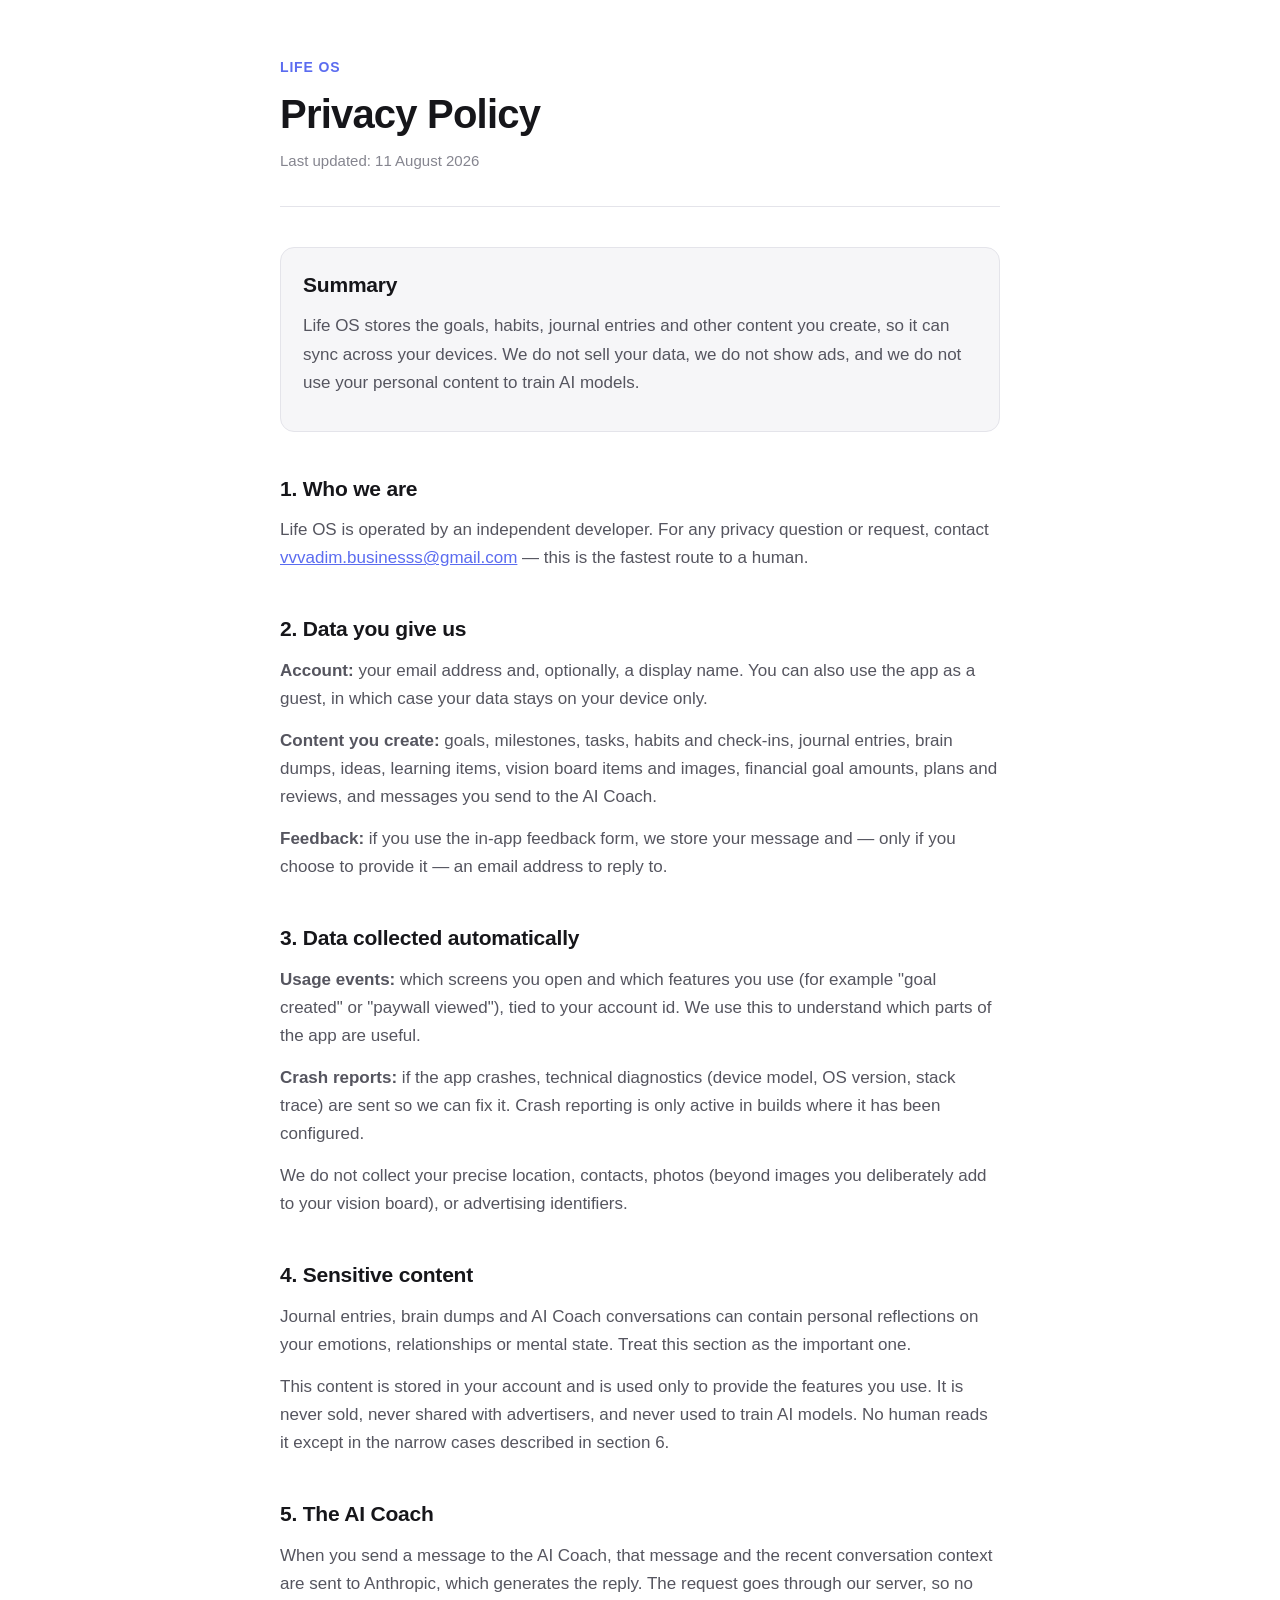
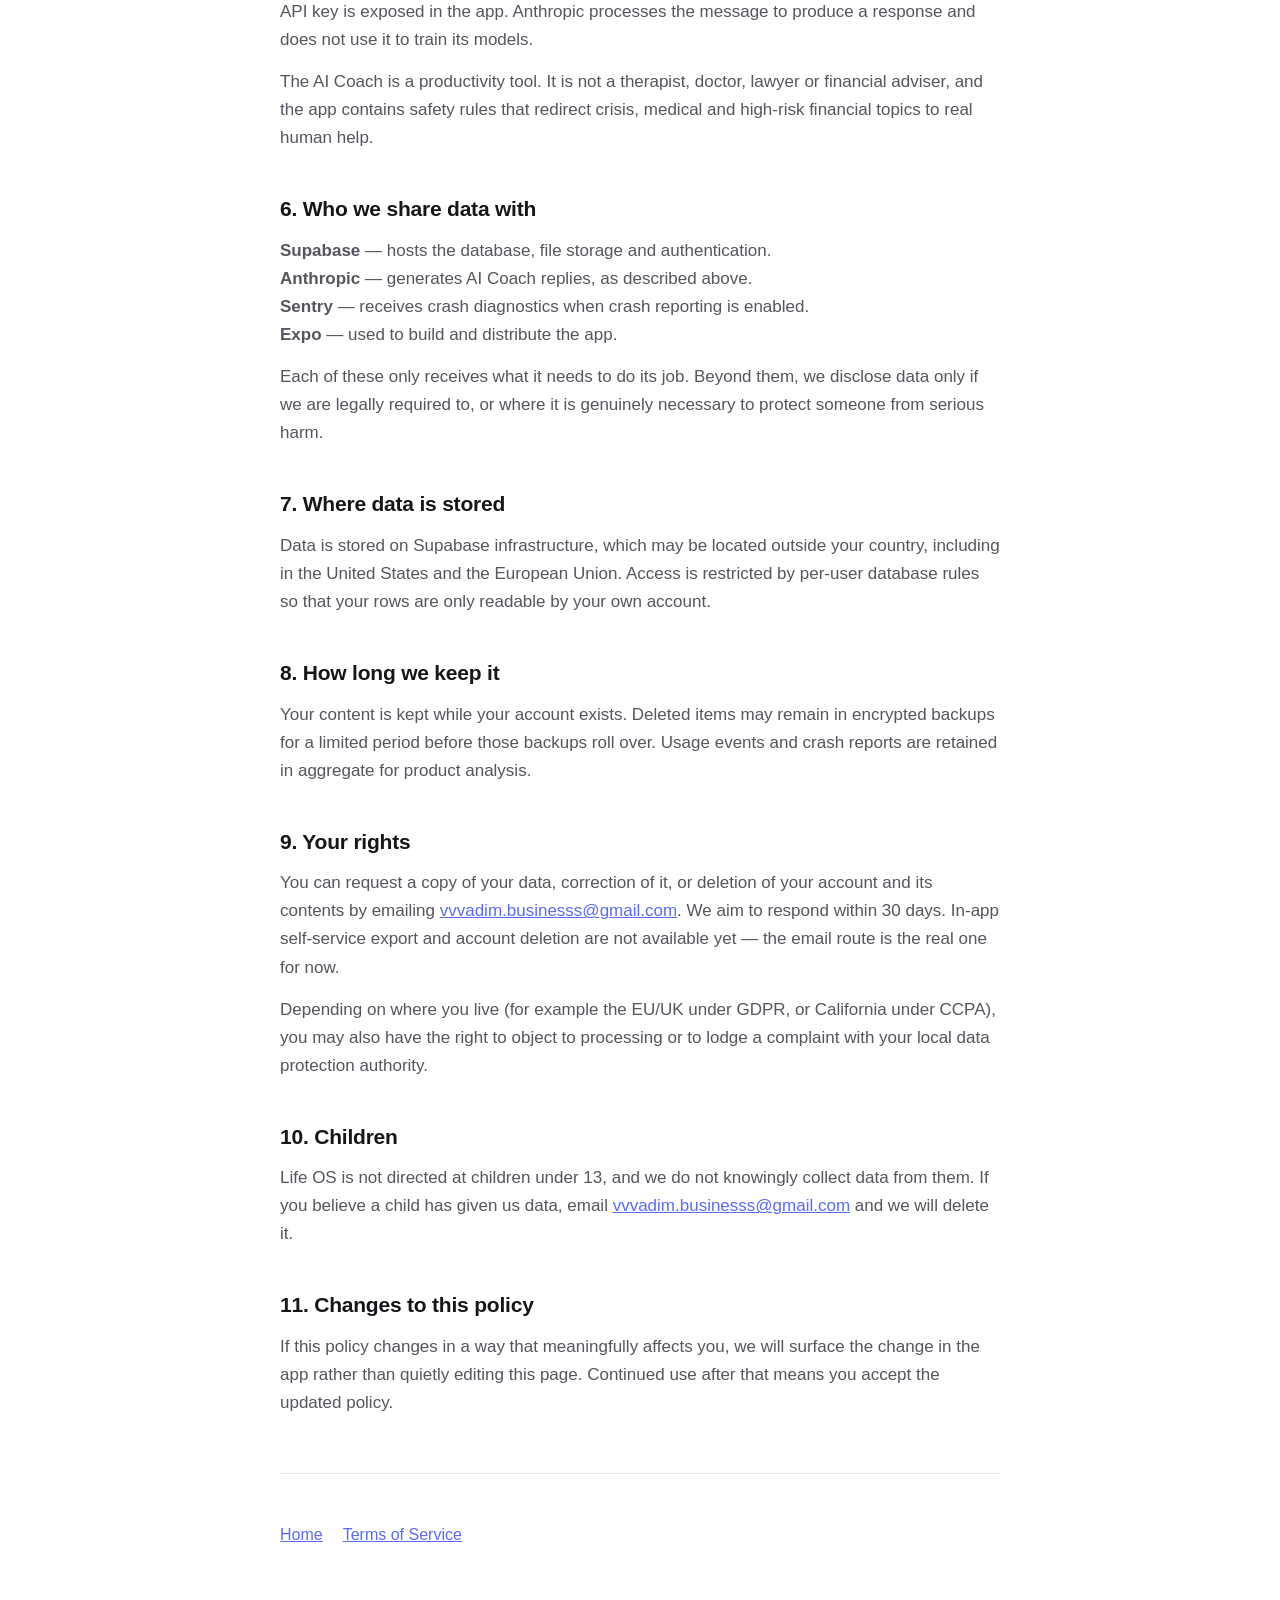
==== privacy.html @ 2032ca17 "Life OS legal pages: privacy policy and terms of service" ====
<!doctype html>
<html lang="en">
<head>
<meta charset="utf-8">
<meta name="viewport" content="width=device-width, initial-scale=1">
<title>Privacy Policy — Life OS</title>
<link rel="stylesheet" href="style.css">
</head>
<body>
<div class="wrap">

<header>
  <p class="eyebrow">Life OS</p>
  <h1>Privacy Policy</h1>
  <p class="updated">Last updated: 11 August 2026</p>
</header>

<div class="summary">
  <h2>Summary</h2>
  <p>Life OS stores the goals, habits, journal entries and other content you create, so it can sync
  across your devices. We do not sell your data, we do not show ads, and we do not use your personal
  content to train AI models.</p>
</div>

<h2>1. Who we are</h2>
<p>Life OS is operated by an independent developer. For any privacy question or request, contact
<a href="mailto:vvvadim.businesss@gmail.com">vvvadim.businesss@gmail.com</a> — this is the fastest
route to a human.</p>

<h2>2. Data you give us</h2>
<p><strong>Account:</strong> your email address and, optionally, a display name. You can also use the
app as a guest, in which case your data stays on your device only.</p>
<p><strong>Content you create:</strong> goals, milestones, tasks, habits and check-ins, journal
entries, brain dumps, ideas, learning items, vision board items and images, financial goal amounts,
plans and reviews, and messages you send to the AI Coach.</p>
<p><strong>Feedback:</strong> if you use the in-app feedback form, we store your message and — only
if you choose to provide it — an email address to reply to.</p>

<h2>3. Data collected automatically</h2>
<p><strong>Usage events:</strong> which screens you open and which features you use (for example
"goal created" or "paywall viewed"), tied to your account id. We use this to understand which parts
of the app are useful.</p>
<p><strong>Crash reports:</strong> if the app crashes, technical diagnostics (device model, OS
version, stack trace) are sent so we can fix it. Crash reporting is only active in builds where it
has been configured.</p>
<p>We do not collect your precise location, contacts, photos (beyond images you deliberately add to
your vision board), or advertising identifiers.</p>

<h2>4. Sensitive content</h2>
<p>Journal entries, brain dumps and AI Coach conversations can contain personal reflections on your
emotions, relationships or mental state. Treat this section as the important one.</p>
<p>This content is stored in your account and is used only to provide the features you use. It is
never sold, never shared with advertisers, and never used to train AI models. No human reads it
except in the narrow cases described in section 6.</p>

<h2>5. The AI Coach</h2>
<p>When you send a message to the AI Coach, that message and the recent conversation context are
sent to Anthropic, which generates the reply. The request goes through our server, so no API key is
exposed in the app. Anthropic processes the message to produce a response and does not use it to
train its models.</p>
<p>The AI Coach is a productivity tool. It is not a therapist, doctor, lawyer or financial adviser,
and the app contains safety rules that redirect crisis, medical and high-risk financial topics to
real human help.</p>

<h2>6. Who we share data with</h2>
<p><strong>Supabase</strong> — hosts the database, file storage and authentication.<br>
<strong>Anthropic</strong> — generates AI Coach replies, as described above.<br>
<strong>Sentry</strong> — receives crash diagnostics when crash reporting is enabled.<br>
<strong>Expo</strong> — used to build and distribute the app.</p>
<p>Each of these only receives what it needs to do its job. Beyond them, we disclose data only if we
are legally required to, or where it is genuinely necessary to protect someone from serious harm.</p>

<h2>7. Where data is stored</h2>
<p>Data is stored on Supabase infrastructure, which may be located outside your country, including
in the United States and the European Union. Access is restricted by per-user database rules so that
your rows are only readable by your own account.</p>

<h2>8. How long we keep it</h2>
<p>Your content is kept while your account exists. Deleted items may remain in encrypted backups for
a limited period before those backups roll over. Usage events and crash reports are retained in
aggregate for product analysis.</p>

<h2>9. Your rights</h2>
<p>You can request a copy of your data, correction of it, or deletion of your account and its
contents by emailing <a href="mailto:vvvadim.businesss@gmail.com">vvvadim.businesss@gmail.com</a>.
We aim to respond within 30 days. In-app self-service export and account deletion are not available
yet — the email route is the real one for now.</p>
<p>Depending on where you live (for example the EU/UK under GDPR, or California under CCPA), you may
also have the right to object to processing or to lodge a complaint with your local data protection
authority.</p>

<h2>10. Children</h2>
<p>Life OS is not directed at children under 13, and we do not knowingly collect data from them. If
you believe a child has given us data, email
<a href="mailto:vvvadim.businesss@gmail.com">vvvadim.businesss@gmail.com</a> and we will delete it.</p>

<h2>11. Changes to this policy</h2>
<p>If this policy changes in a way that meaningfully affects you, we will surface the change in the
app rather than quietly editing this page. Continued use after that means you accept the updated
policy.</p>

<footer>
  <nav><a href="./">Home</a><a href="terms.html">Terms of Service</a></nav>
</footer>

</div>
</body>
</html>
---- style.css ----
:root {
  color-scheme: light dark;
  --bg: #ffffff;
  --surface: #f6f6f8;
  --text: #16161a;
  --text-secondary: #55555f;
  --text-tertiary: #85858f;
  --accent: #5b6cf0;
  --border: #e4e4ea;
}

@media (prefers-color-scheme: dark) {
  :root {
    --bg: #0e0e11;
    --surface: #17171c;
    --text: #f2f2f5;
    --text-secondary: #a8a8b3;
    --text-tertiary: #74747f;
    --accent: #7c8bff;
    --border: #26262e;
  }
}

* {
  box-sizing: border-box;
}

body {
  margin: 0;
  padding: 0 20px 80px;
  background: var(--bg);
  color: var(--text);
  font-family: -apple-system, BlinkMacSystemFont, "Segoe UI", Roboto, Helvetica, Arial, sans-serif;
  line-height: 1.65;
  -webkit-font-smoothing: antialiased;
}

.wrap {
  max-width: 720px;
  margin: 0 auto;
}

header {
  padding: 56px 0 32px;
  border-bottom: 1px solid var(--border);
  margin-bottom: 40px;
}

.eyebrow {
  font-size: 14px;
  font-weight: 600;
  letter-spacing: 0.06em;
  text-transform: uppercase;
  color: var(--accent);
  margin: 0 0 12px;
}

h1 {
  font-size: 40px;
  line-height: 1.15;
  letter-spacing: -0.02em;
  margin: 0 0 12px;
}

.updated {
  color: var(--text-tertiary);
  font-size: 15px;
  margin: 0;
}

h2 {
  font-size: 21px;
  letter-spacing: -0.01em;
  margin: 40px 0 10px;
}

p {
  color: var(--text-secondary);
  margin: 0 0 14px;
  font-size: 17px;
}

.summary {
  background: var(--surface);
  border: 1px solid var(--border);
  border-radius: 14px;
  padding: 20px 22px;
  margin-bottom: 8px;
}

.summary h2 {
  margin-top: 0;
}

a {
  color: var(--accent);
}

nav {
  display: flex;
  gap: 20px;
  padding: 24px 0 0;
  font-size: 16px;
}

footer {
  margin-top: 56px;
  padding-top: 24px;
  border-top: 1px solid var(--border);
  color: var(--text-tertiary);
  font-size: 15px;
}
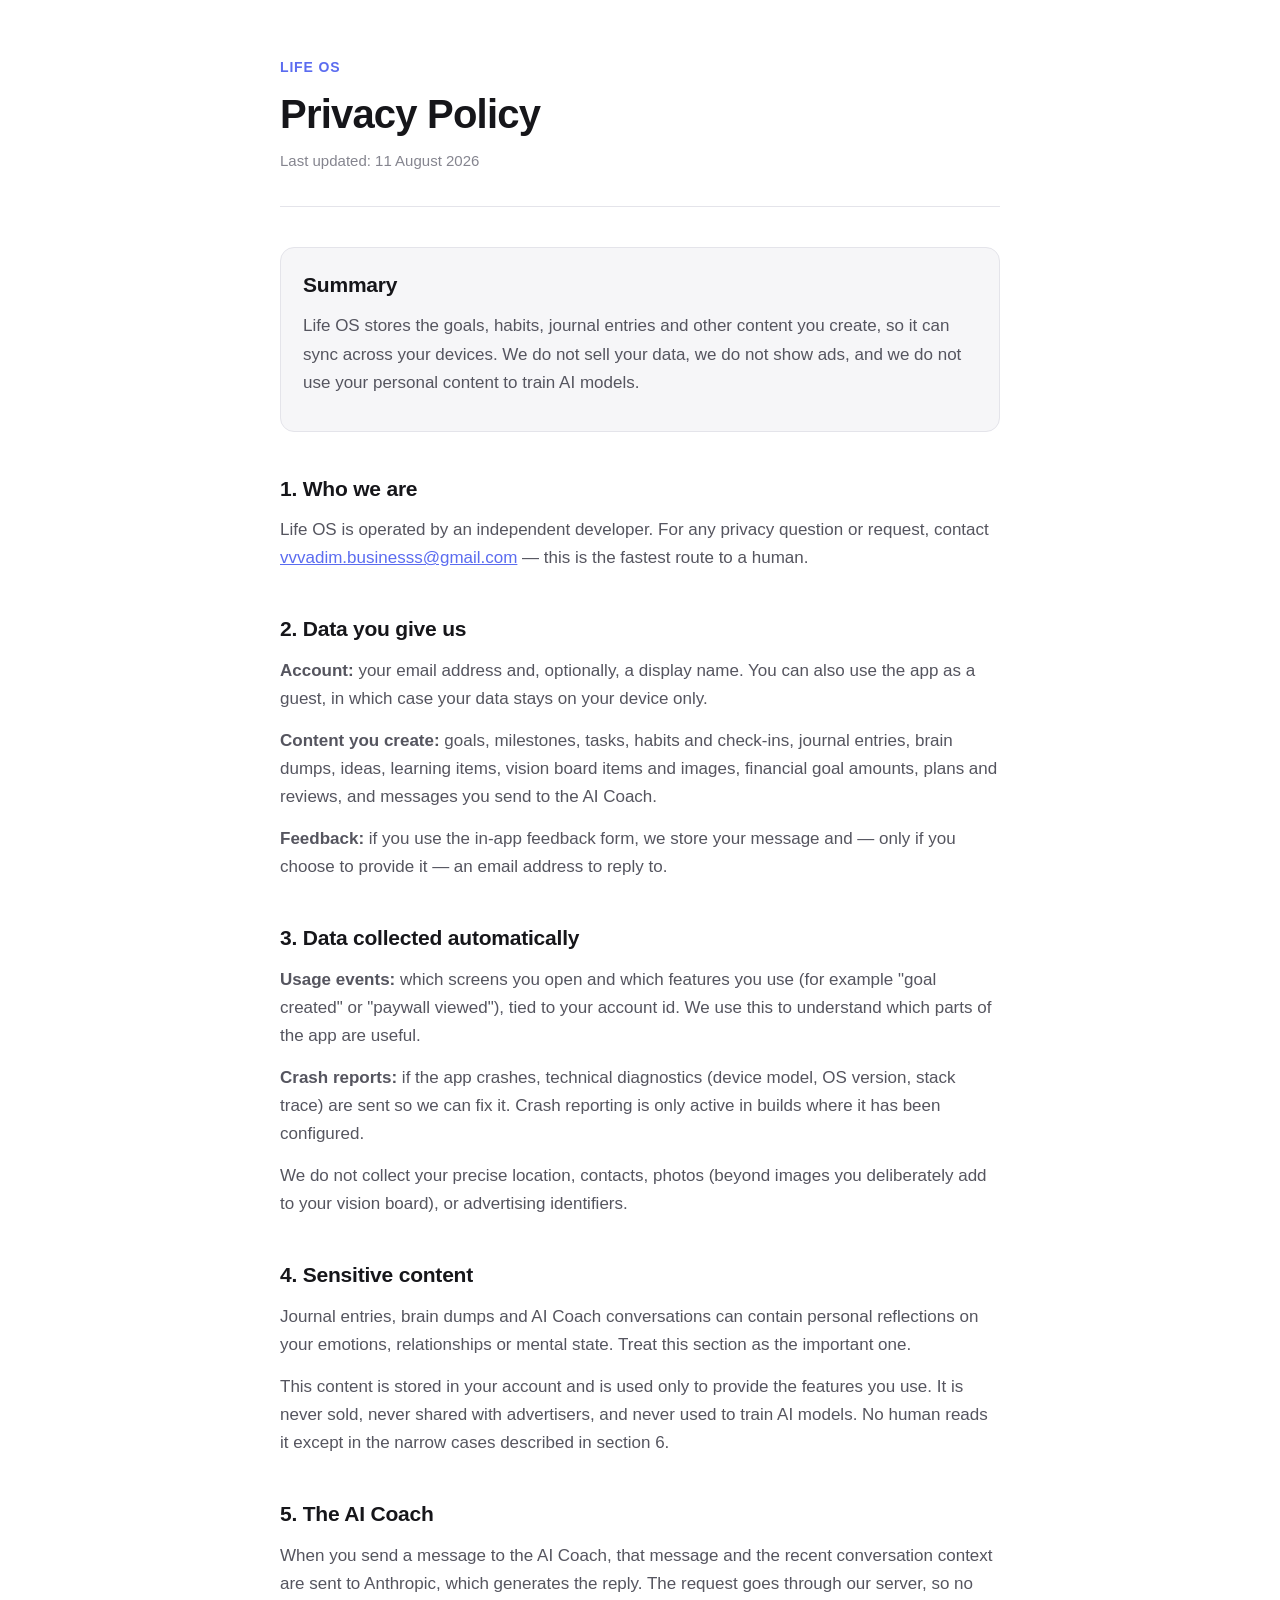
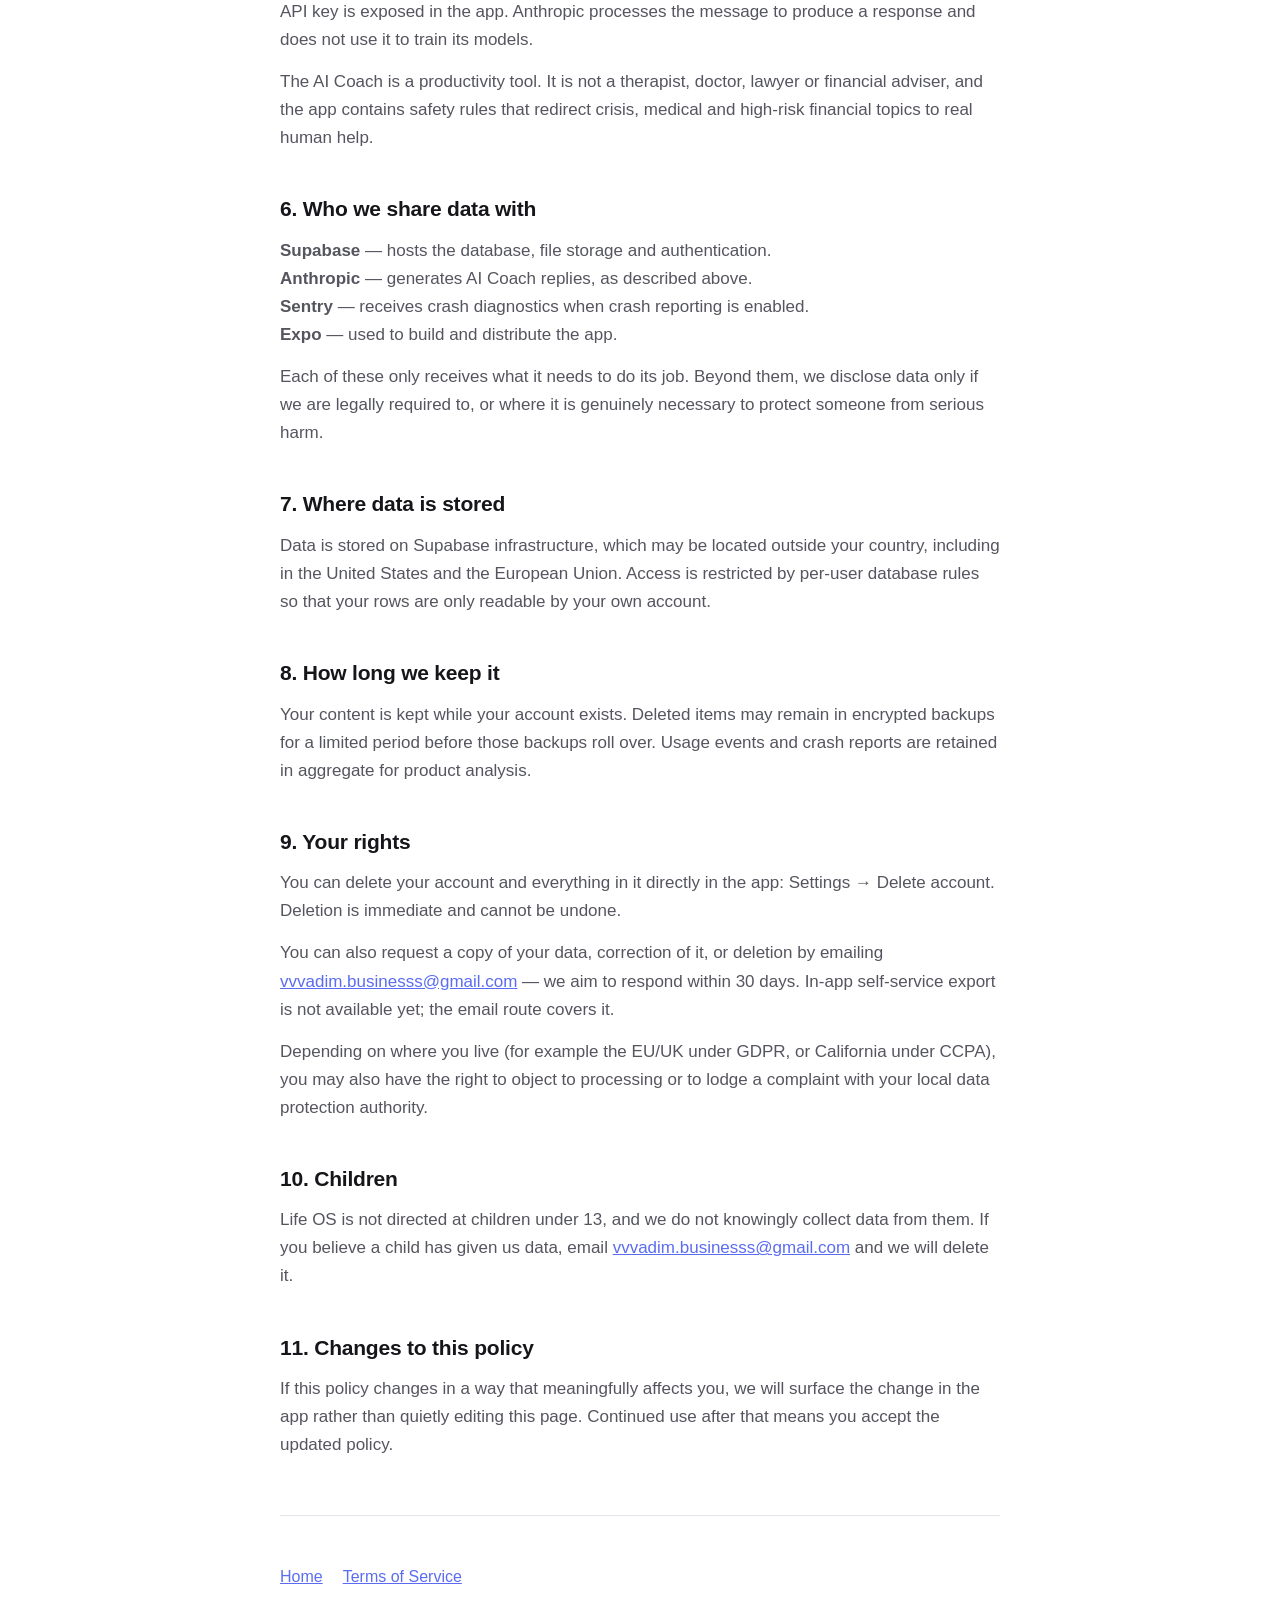
==== commit 352b8f57: "Privacy: account deletion is now available in-app (Settings)" ====
--- a/privacy.html
+++ b/privacy.html
@@ -81,10 +81,11 @@
 aggregate for product analysis.</p>
 
 <h2>9. Your rights</h2>
-<p>You can request a copy of your data, correction of it, or deletion of your account and its
-contents by emailing <a href="mailto:vvvadim.businesss@gmail.com">vvvadim.businesss@gmail.com</a>.
-We aim to respond within 30 days. In-app self-service export and account deletion are not available
-yet — the email route is the real one for now.</p>
+<p>You can delete your account and everything in it directly in the app: Settings → Delete account.
+Deletion is immediate and cannot be undone.</p>
+<p>You can also request a copy of your data, correction of it, or deletion by emailing
+<a href="mailto:vvvadim.businesss@gmail.com">vvvadim.businesss@gmail.com</a> — we aim to respond
+within 30 days. In-app self-service export is not available yet; the email route covers it.</p>
 <p>Depending on where you live (for example the EU/UK under GDPR, or California under CCPA), you may
 also have the right to object to processing or to lodge a complaint with your local data protection
 authority.</p>
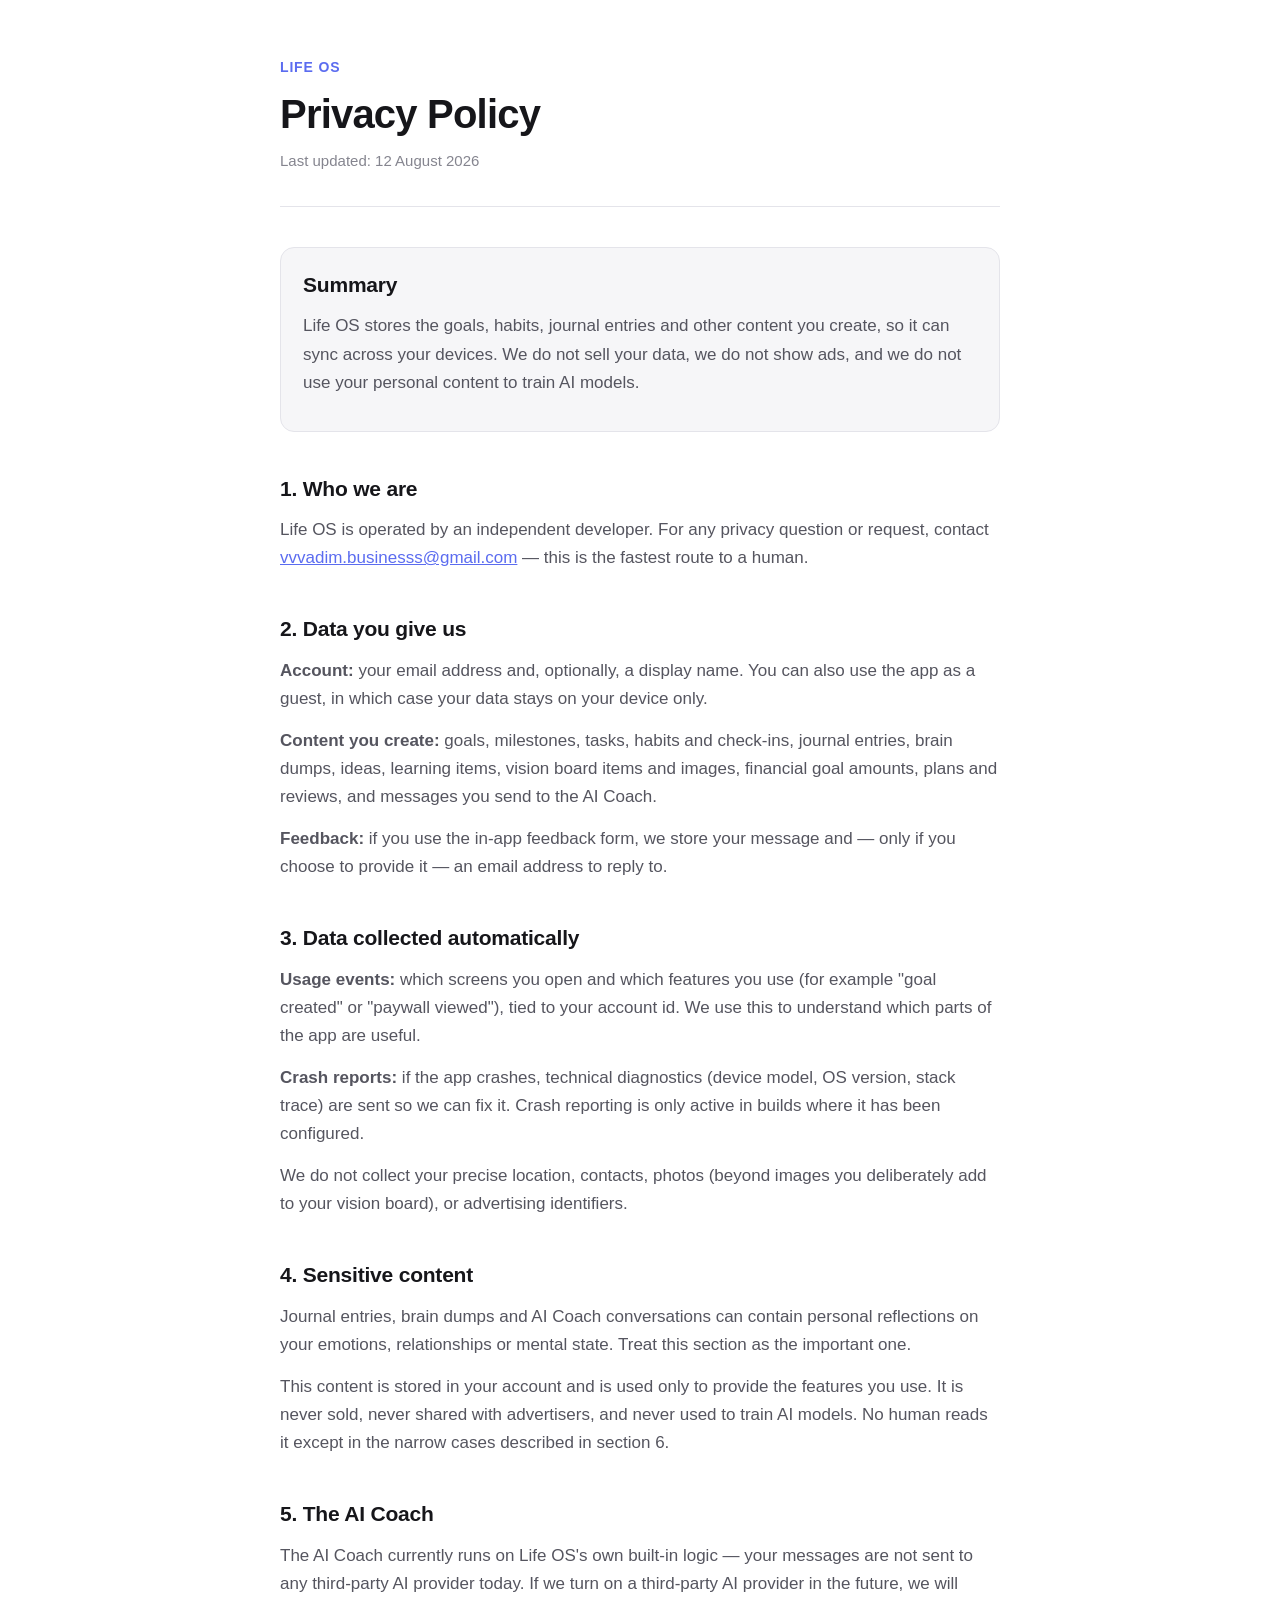
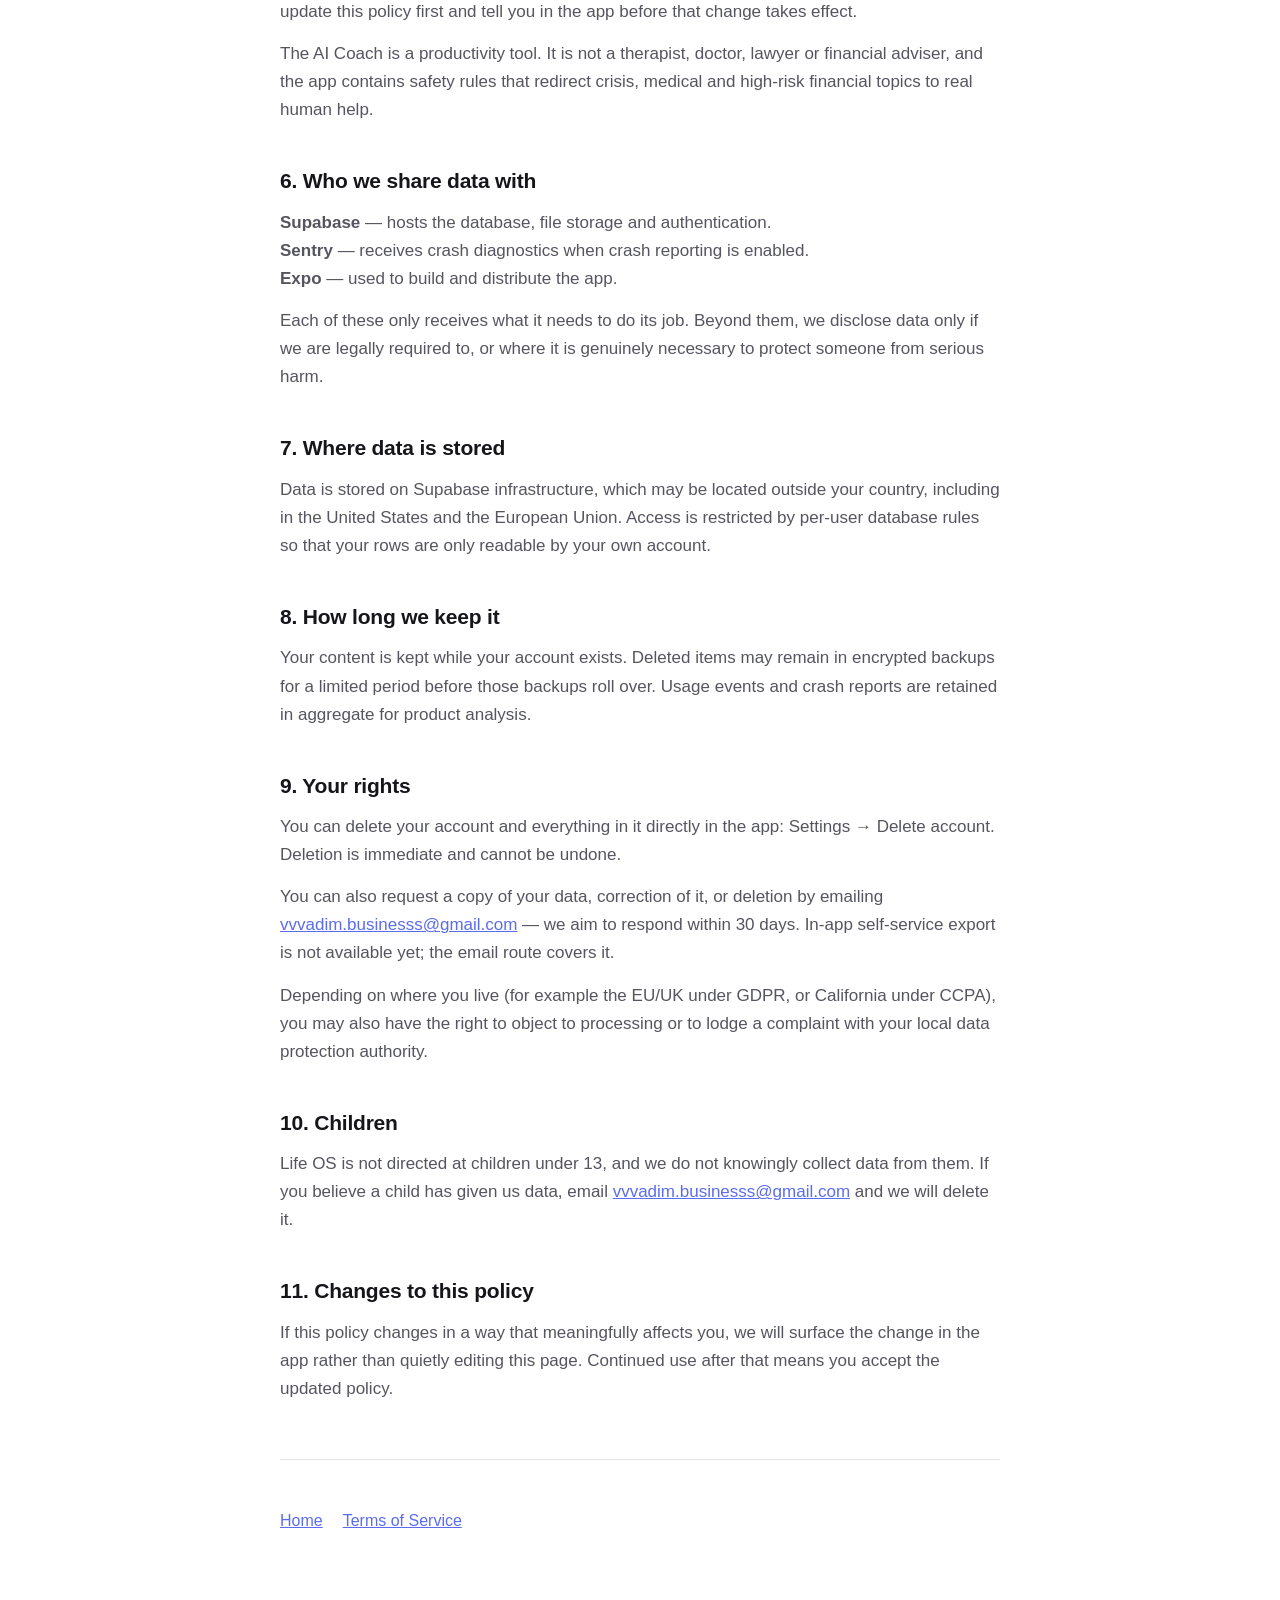
==== commit dab76c0a: "Correct AI Coach section: no third-party AI provider in this release The app ships with the built-in" ====
--- a/privacy.html
+++ b/privacy.html
@@ -12,7 +12,7 @@
 <header>
   <p class="eyebrow">Life OS</p>
   <h1>Privacy Policy</h1>
-  <p class="updated">Last updated: 11 August 2026</p>
+  <p class="updated">Last updated: 12 August 2026</p>
 </header>
 
 <div class="summary">
@@ -54,17 +54,15 @@
 except in the narrow cases described in section 6.</p>
 
 <h2>5. The AI Coach</h2>
-<p>When you send a message to the AI Coach, that message and the recent conversation context are
-sent to Anthropic, which generates the reply. The request goes through our server, so no API key is
-exposed in the app. Anthropic processes the message to produce a response and does not use it to
-train its models.</p>
+<p>The AI Coach currently runs on Life OS's own built-in logic — your messages are not sent to any
+third-party AI provider today. If we turn on a third-party AI provider in the future, we will update
+this policy first and tell you in the app before that change takes effect.</p>
 <p>The AI Coach is a productivity tool. It is not a therapist, doctor, lawyer or financial adviser,
 and the app contains safety rules that redirect crisis, medical and high-risk financial topics to
 real human help.</p>
 
 <h2>6. Who we share data with</h2>
 <p><strong>Supabase</strong> — hosts the database, file storage and authentication.<br>
-<strong>Anthropic</strong> — generates AI Coach replies, as described above.<br>
 <strong>Sentry</strong> — receives crash diagnostics when crash reporting is enabled.<br>
 <strong>Expo</strong> — used to build and distribute the app.</p>
 <p>Each of these only receives what it needs to do its job. Beyond them, we disclose data only if we
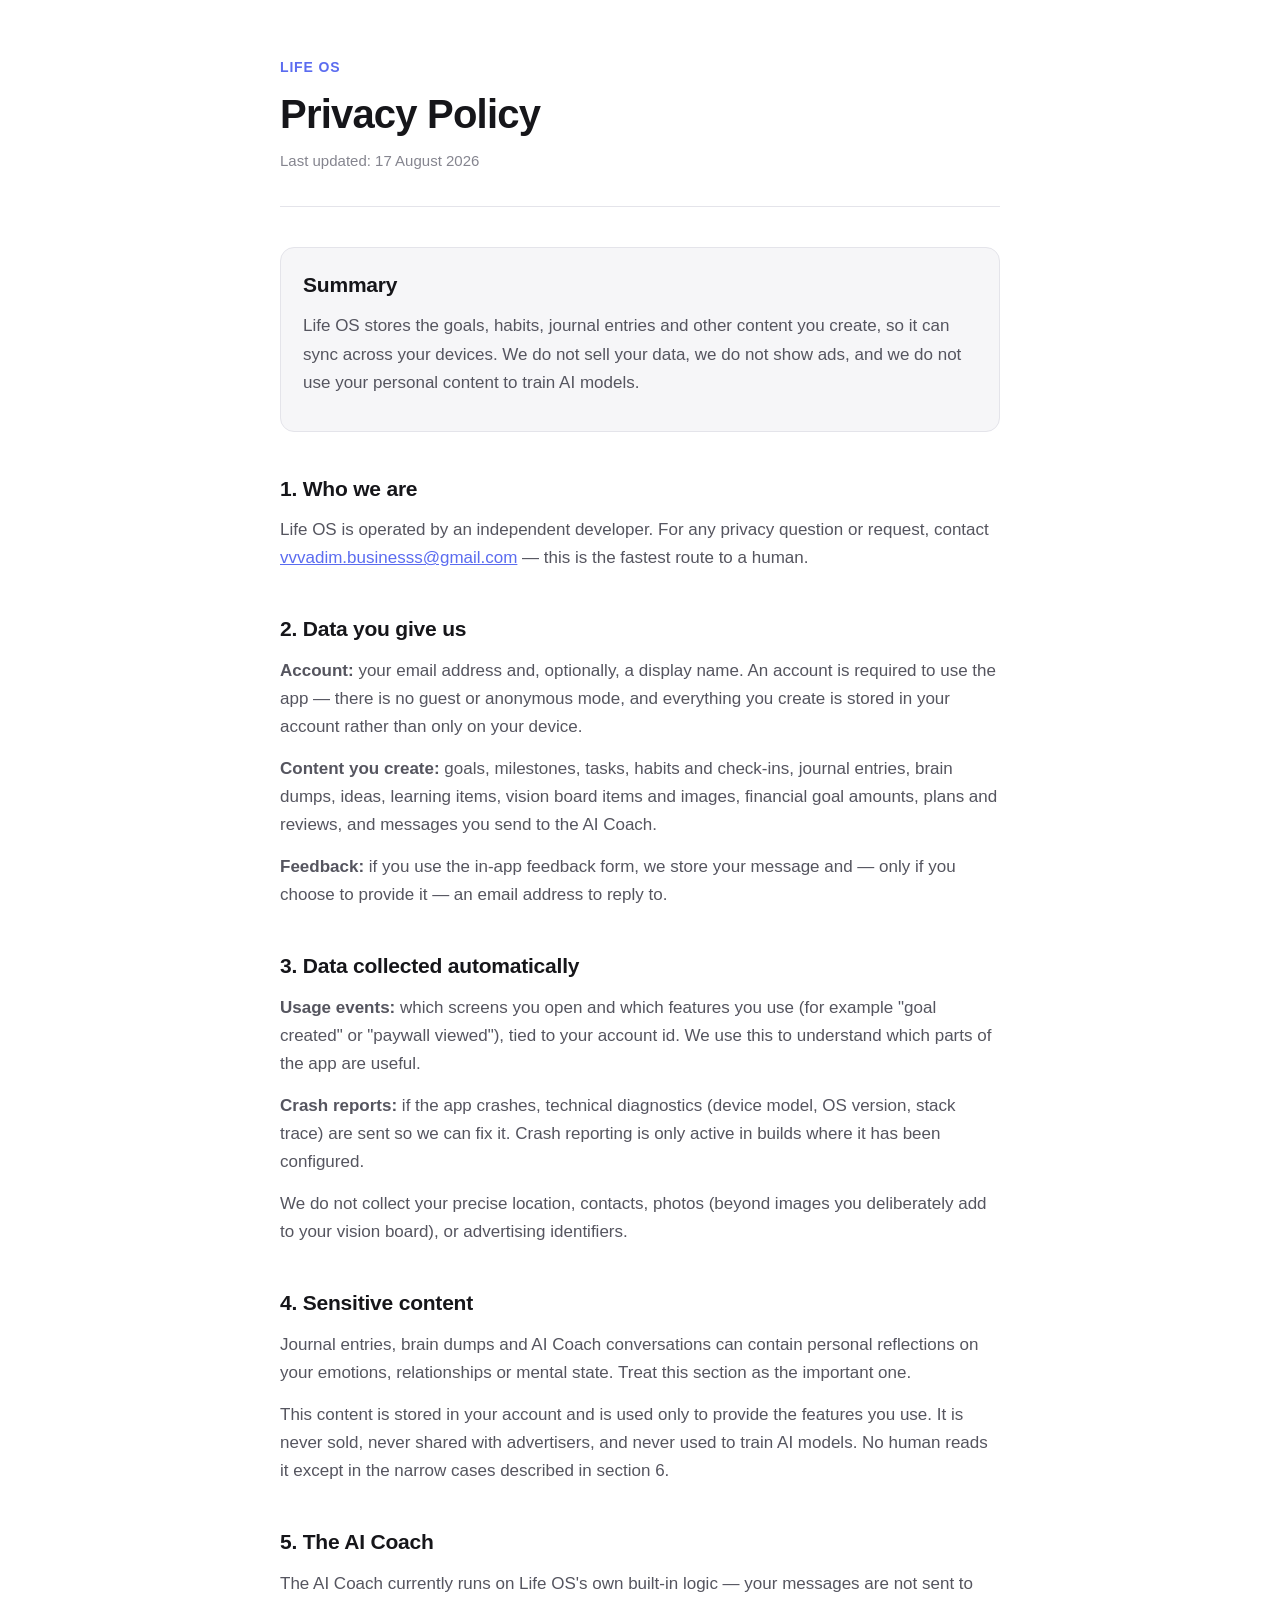
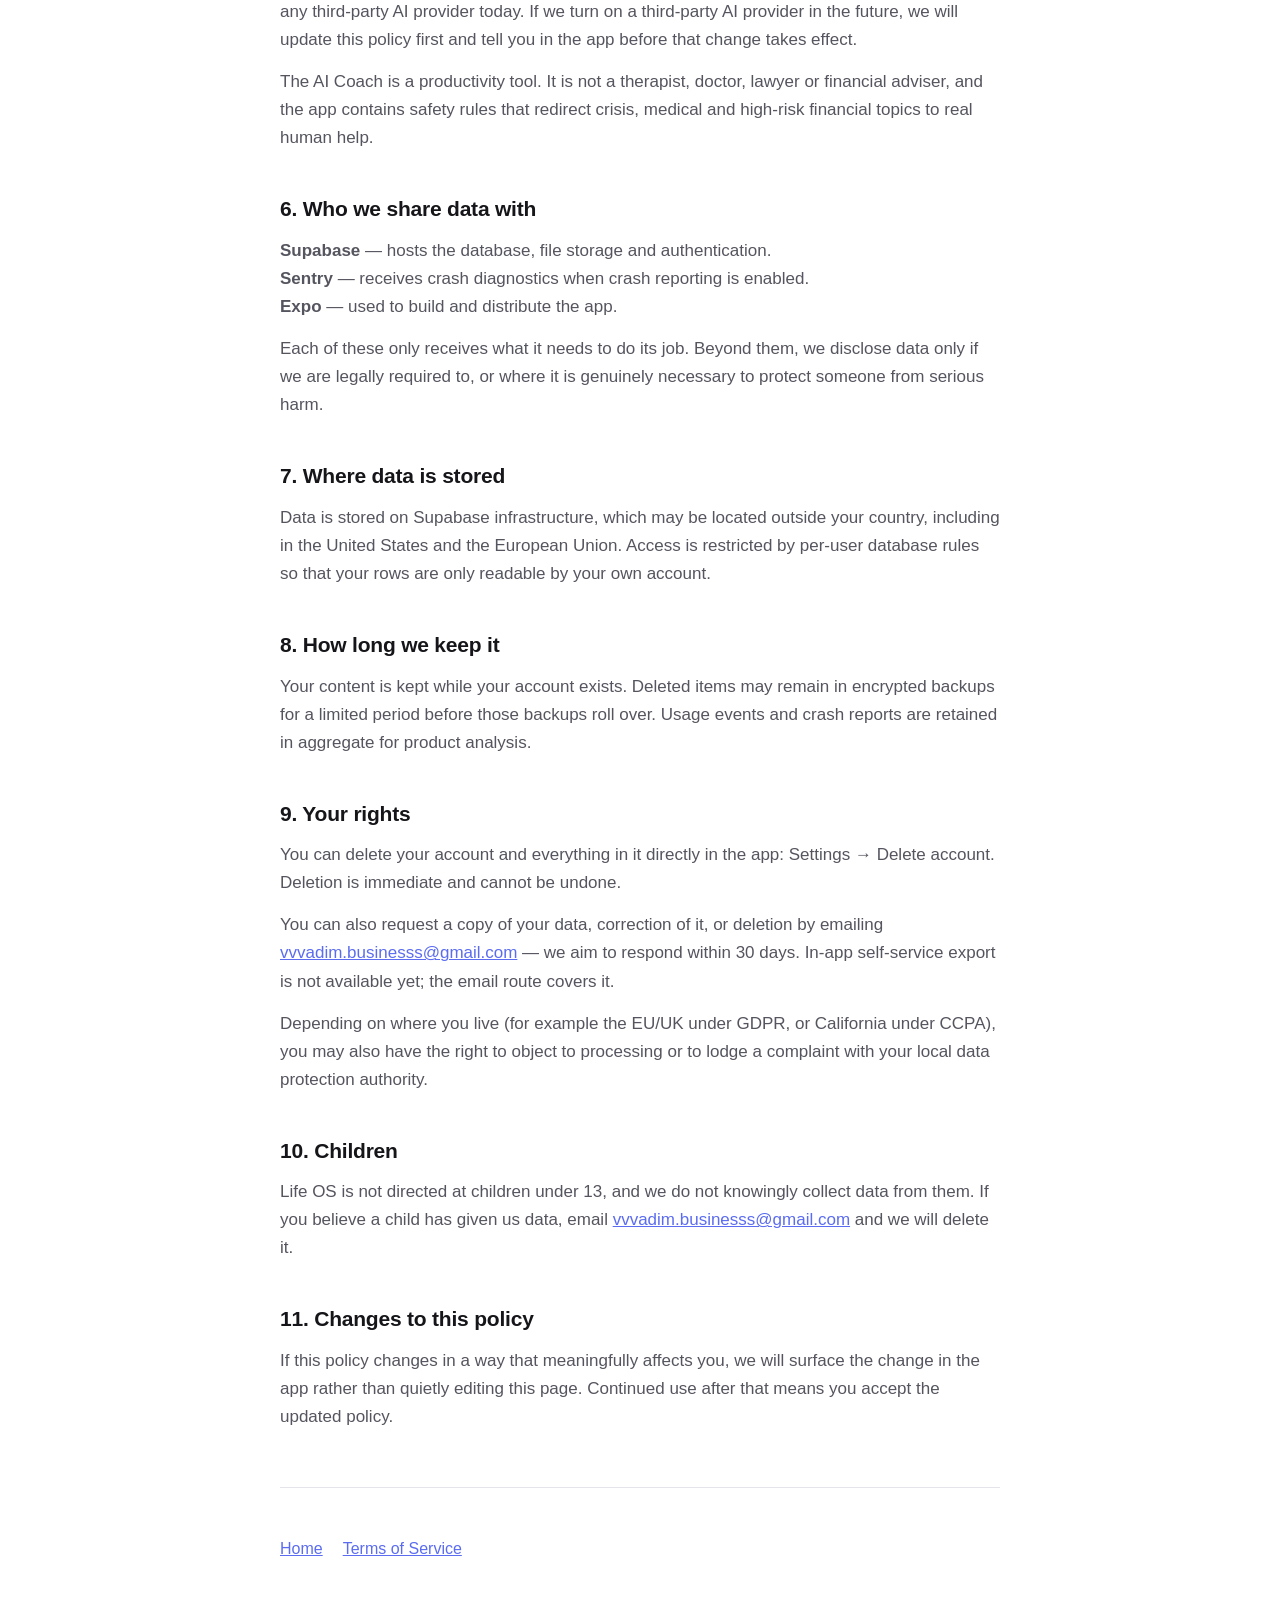
==== commit 06d469bc: "Sync guest-mode removal from the app; bump last-updated date The app no longer offers a guest/anonym" ====
--- a/privacy.html
+++ b/privacy.html
@@ -12,7 +12,7 @@
 <header>
   <p class="eyebrow">Life OS</p>
   <h1>Privacy Policy</h1>
-  <p class="updated">Last updated: 12 August 2026</p>
+  <p class="updated">Last updated: 17 August 2026</p>
 </header>
 
 <div class="summary">
@@ -28,8 +28,9 @@
 route to a human.</p>
 
 <h2>2. Data you give us</h2>
-<p><strong>Account:</strong> your email address and, optionally, a display name. You can also use the
-app as a guest, in which case your data stays on your device only.</p>
+<p><strong>Account:</strong> your email address and, optionally, a display name. An account is
+required to use the app — there is no guest or anonymous mode, and everything you create is stored
+in your account rather than only on your device.</p>
 <p><strong>Content you create:</strong> goals, milestones, tasks, habits and check-ins, journal
 entries, brain dumps, ideas, learning items, vision board items and images, financial goal amounts,
 plans and reviews, and messages you send to the AI Coach.</p>
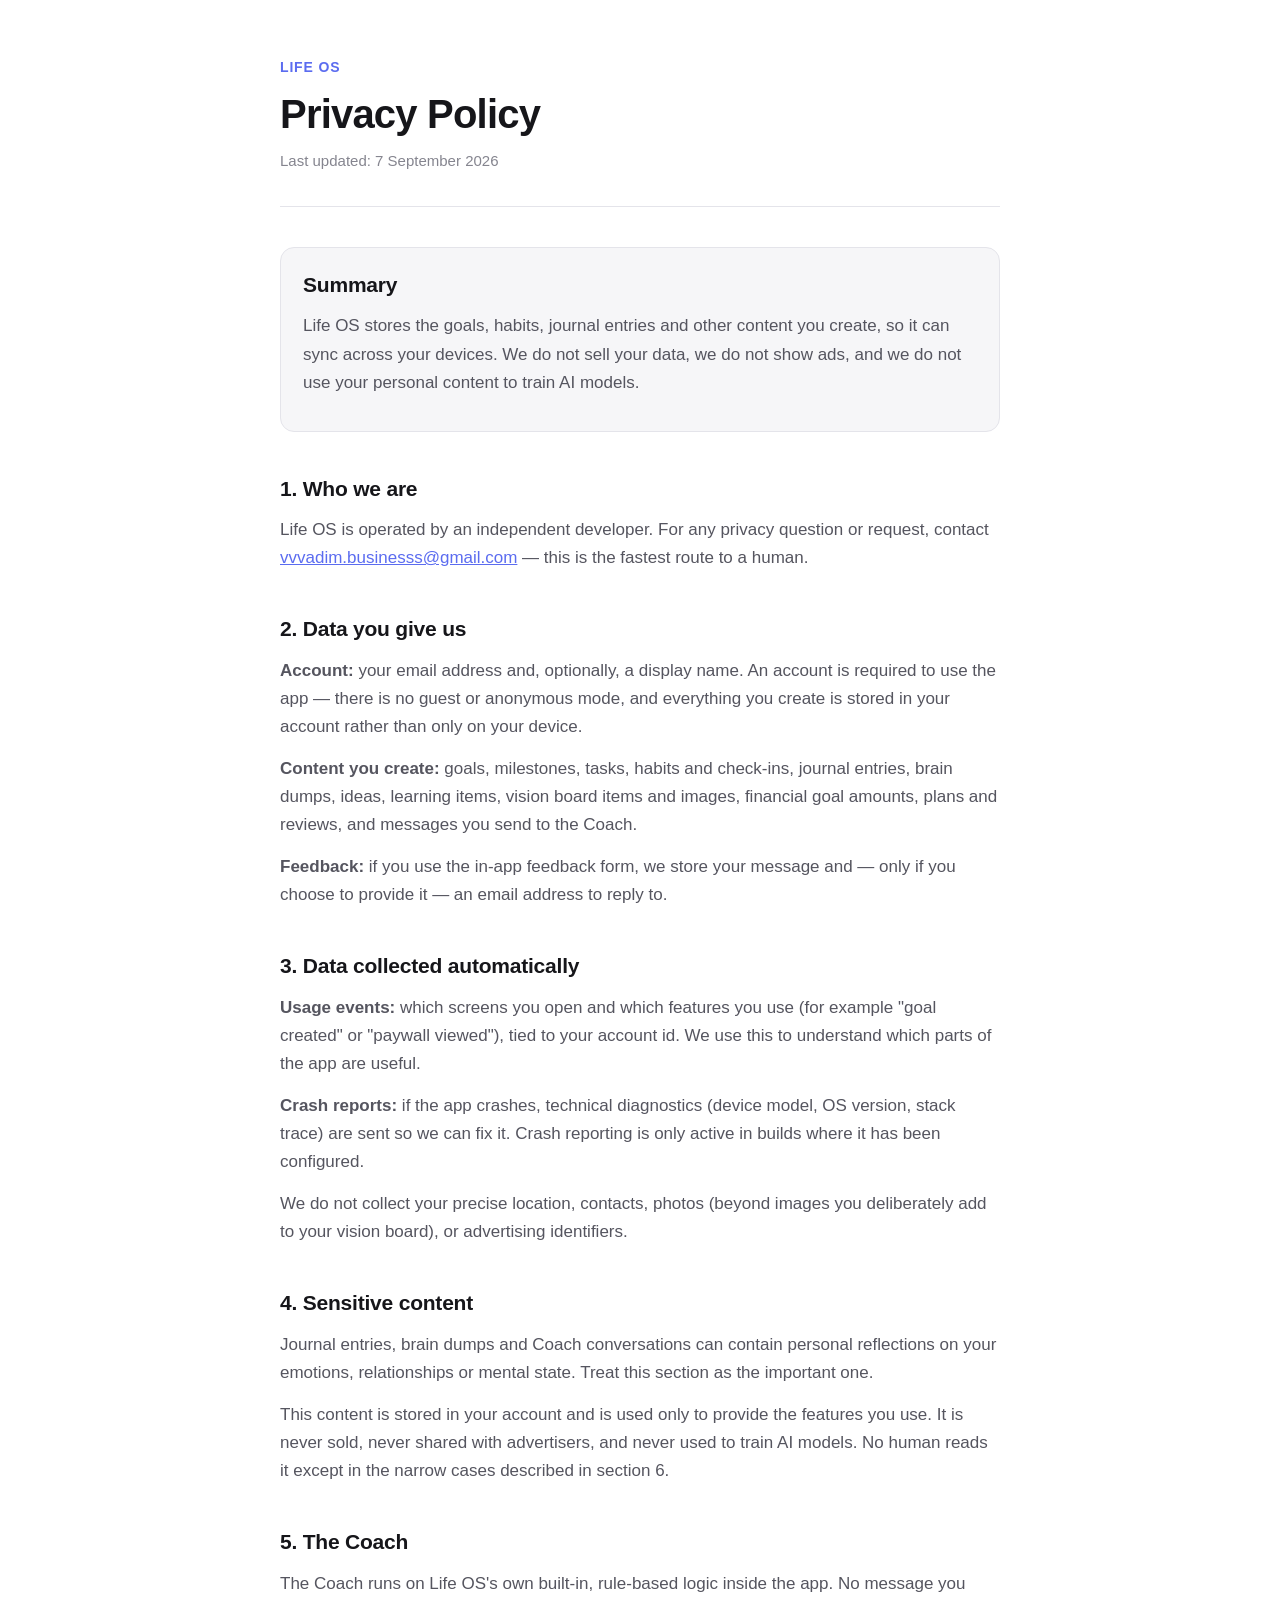
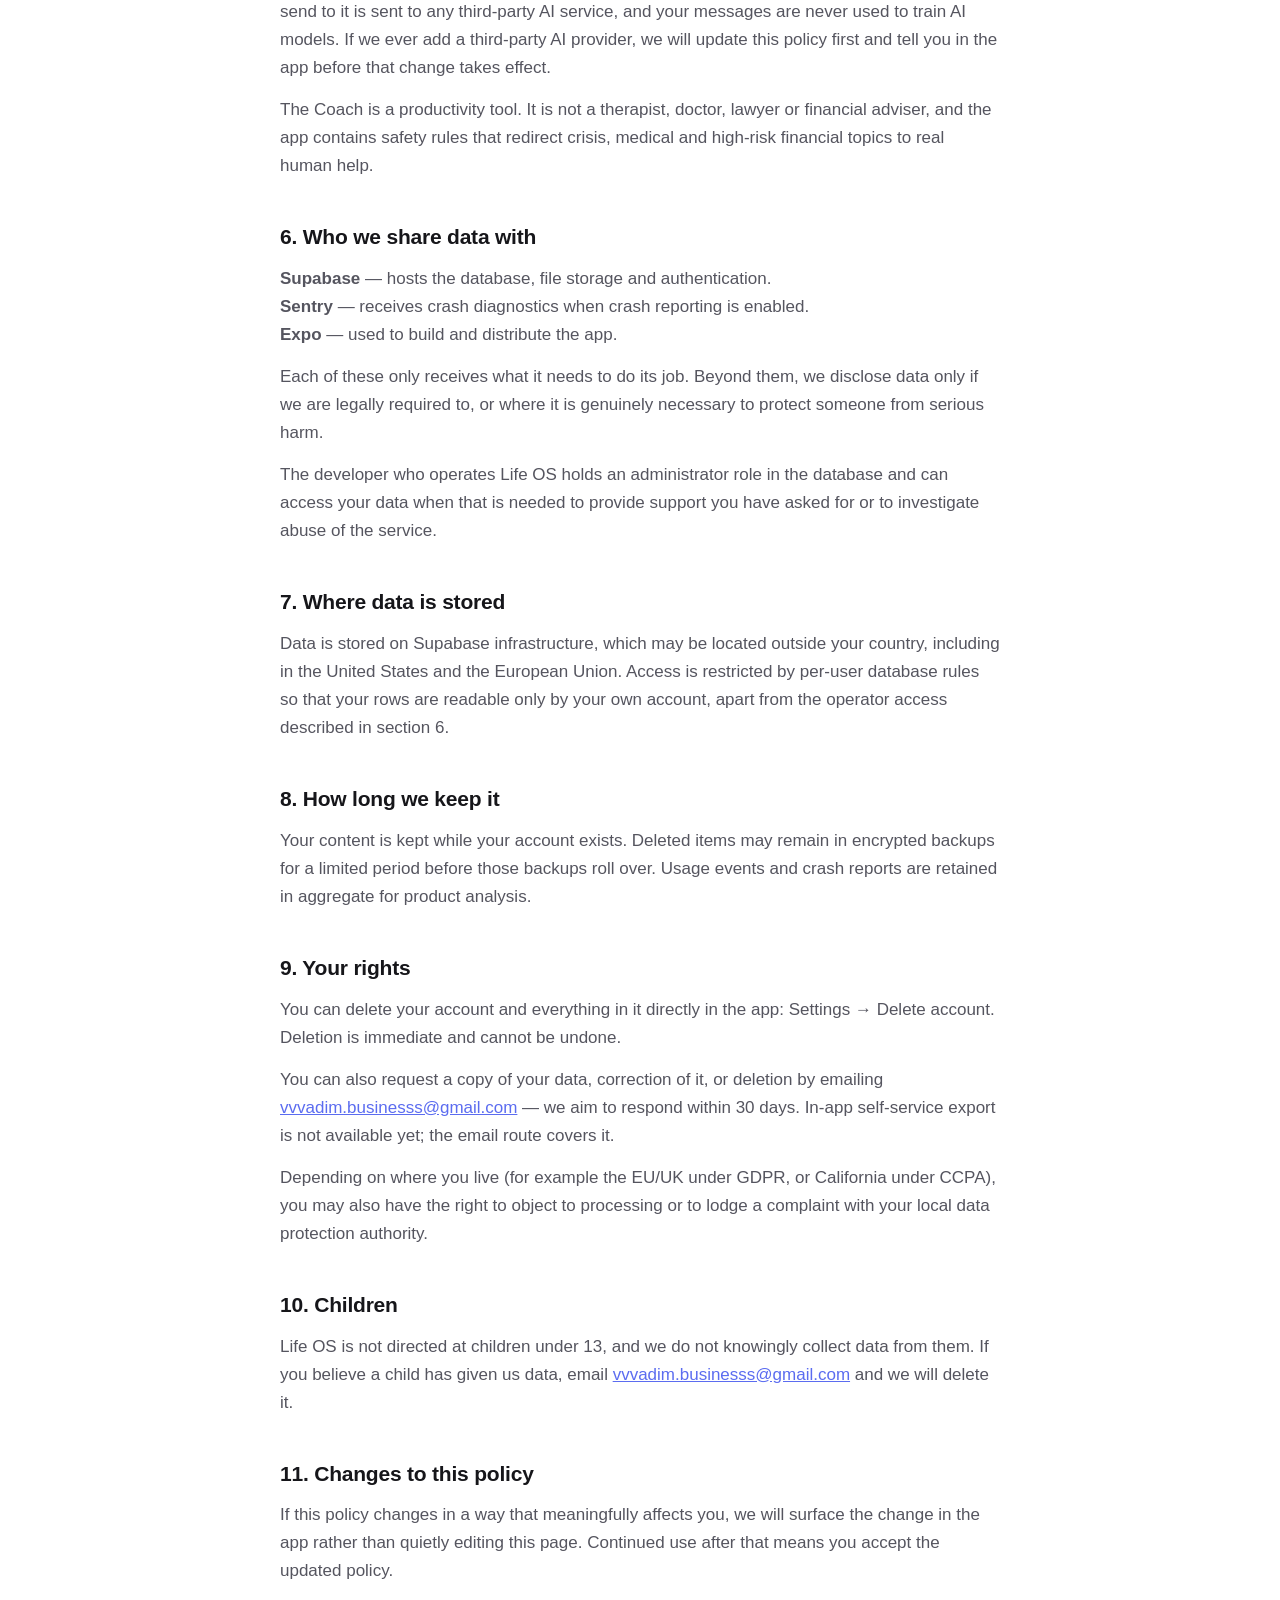
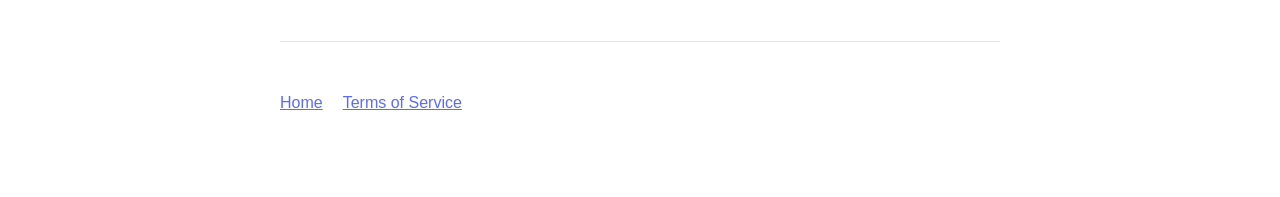
==== commit d194a8c4: "Mirror in-app legal text: rule-based Coach wording, operator-access disclosure, promo-code section; " ====
--- a/privacy.html
+++ b/privacy.html
@@ -12,7 +12,7 @@
 <header>
   <p class="eyebrow">Life OS</p>
   <h1>Privacy Policy</h1>
-  <p class="updated">Last updated: 17 August 2026</p>
+  <p class="updated">Last updated: 7 September 2026</p>
 </header>
 
 <div class="summary">
@@ -33,7 +33,7 @@
 in your account rather than only on your device.</p>
 <p><strong>Content you create:</strong> goals, milestones, tasks, habits and check-ins, journal
 entries, brain dumps, ideas, learning items, vision board items and images, financial goal amounts,
-plans and reviews, and messages you send to the AI Coach.</p>
+plans and reviews, and messages you send to the Coach.</p>
 <p><strong>Feedback:</strong> if you use the in-app feedback form, we store your message and — only
 if you choose to provide it — an email address to reply to.</p>
 
@@ -48,17 +48,18 @@
 your vision board), or advertising identifiers.</p>
 
 <h2>4. Sensitive content</h2>
-<p>Journal entries, brain dumps and AI Coach conversations can contain personal reflections on your
+<p>Journal entries, brain dumps and Coach conversations can contain personal reflections on your
 emotions, relationships or mental state. Treat this section as the important one.</p>
 <p>This content is stored in your account and is used only to provide the features you use. It is
 never sold, never shared with advertisers, and never used to train AI models. No human reads it
 except in the narrow cases described in section 6.</p>
 
-<h2>5. The AI Coach</h2>
-<p>The AI Coach currently runs on Life OS's own built-in logic — your messages are not sent to any
-third-party AI provider today. If we turn on a third-party AI provider in the future, we will update
-this policy first and tell you in the app before that change takes effect.</p>
-<p>The AI Coach is a productivity tool. It is not a therapist, doctor, lawyer or financial adviser,
+<h2>5. The Coach</h2>
+<p>The Coach runs on Life OS's own built-in, rule-based logic inside the app. No message you send to
+it is sent to any third-party AI service, and your messages are never used to train AI models. If we
+ever add a third-party AI provider, we will update this policy first and tell you in the app before
+that change takes effect.</p>
+<p>The Coach is a productivity tool. It is not a therapist, doctor, lawyer or financial adviser,
 and the app contains safety rules that redirect crisis, medical and high-risk financial topics to
 real human help.</p>
 
@@ -68,11 +69,15 @@
 <strong>Expo</strong> — used to build and distribute the app.</p>
 <p>Each of these only receives what it needs to do its job. Beyond them, we disclose data only if we
 are legally required to, or where it is genuinely necessary to protect someone from serious harm.</p>
+<p>The developer who operates Life OS holds an administrator role in the database and can access your
+data when that is needed to provide support you have asked for or to investigate abuse of the
+service.</p>
 
 <h2>7. Where data is stored</h2>
 <p>Data is stored on Supabase infrastructure, which may be located outside your country, including
 in the United States and the European Union. Access is restricted by per-user database rules so that
-your rows are only readable by your own account.</p>
+your rows are readable only by your own account, apart from the operator access described in
+section 6.</p>
 
 <h2>8. How long we keep it</h2>
 <p>Your content is kept while your account exists. Deleted items may remain in encrypted backups for
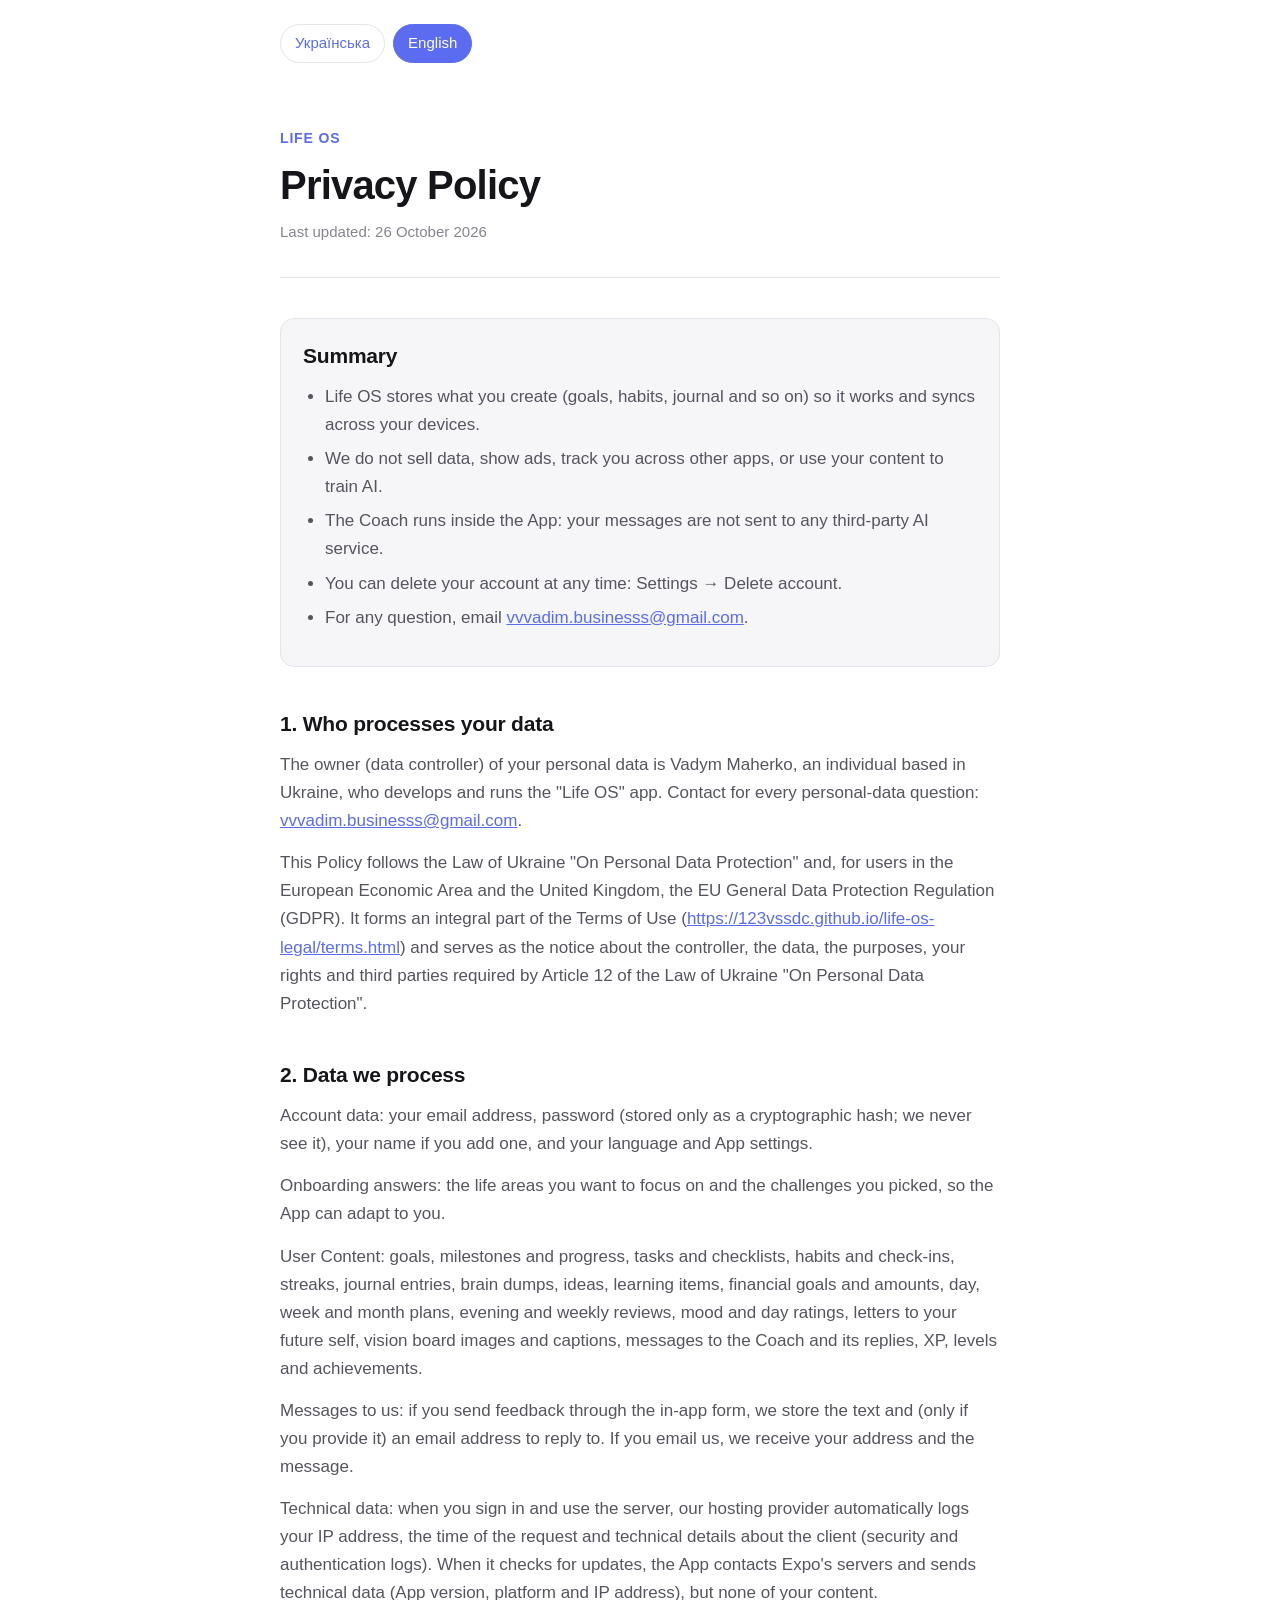
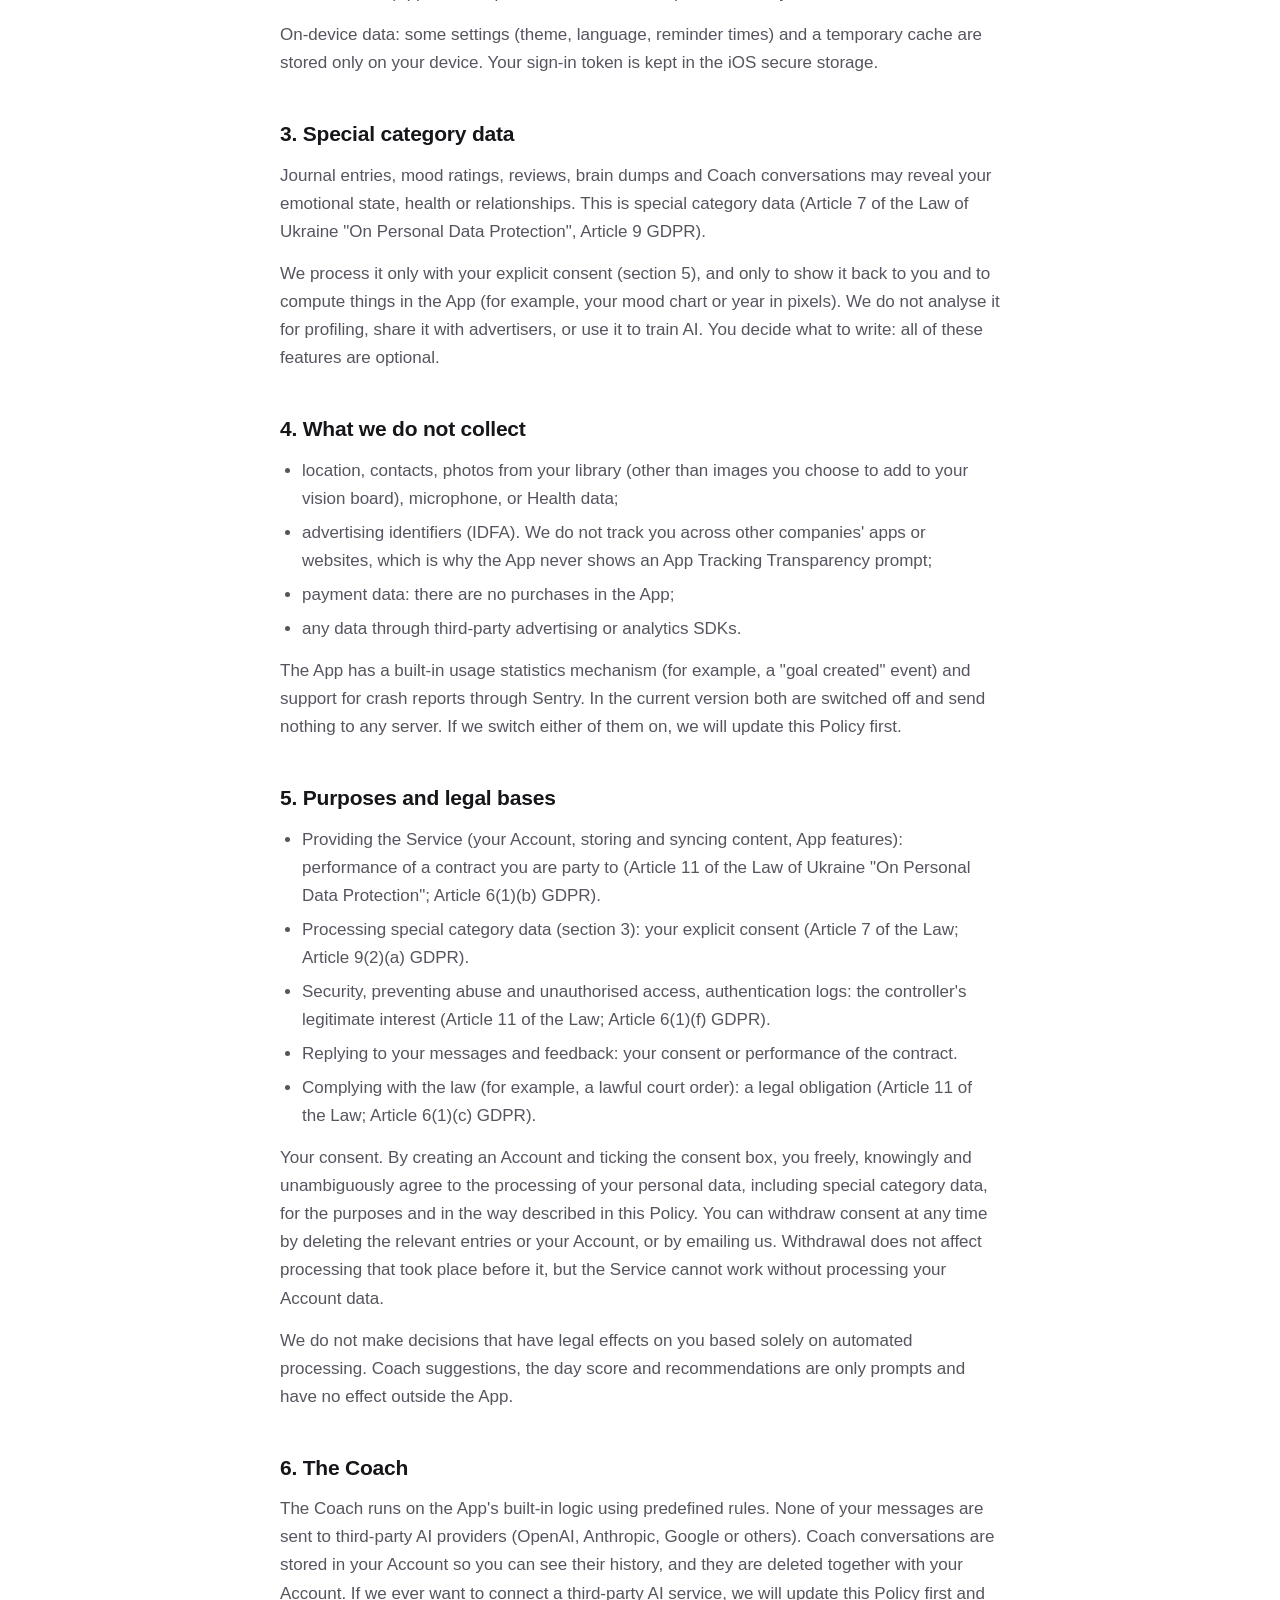
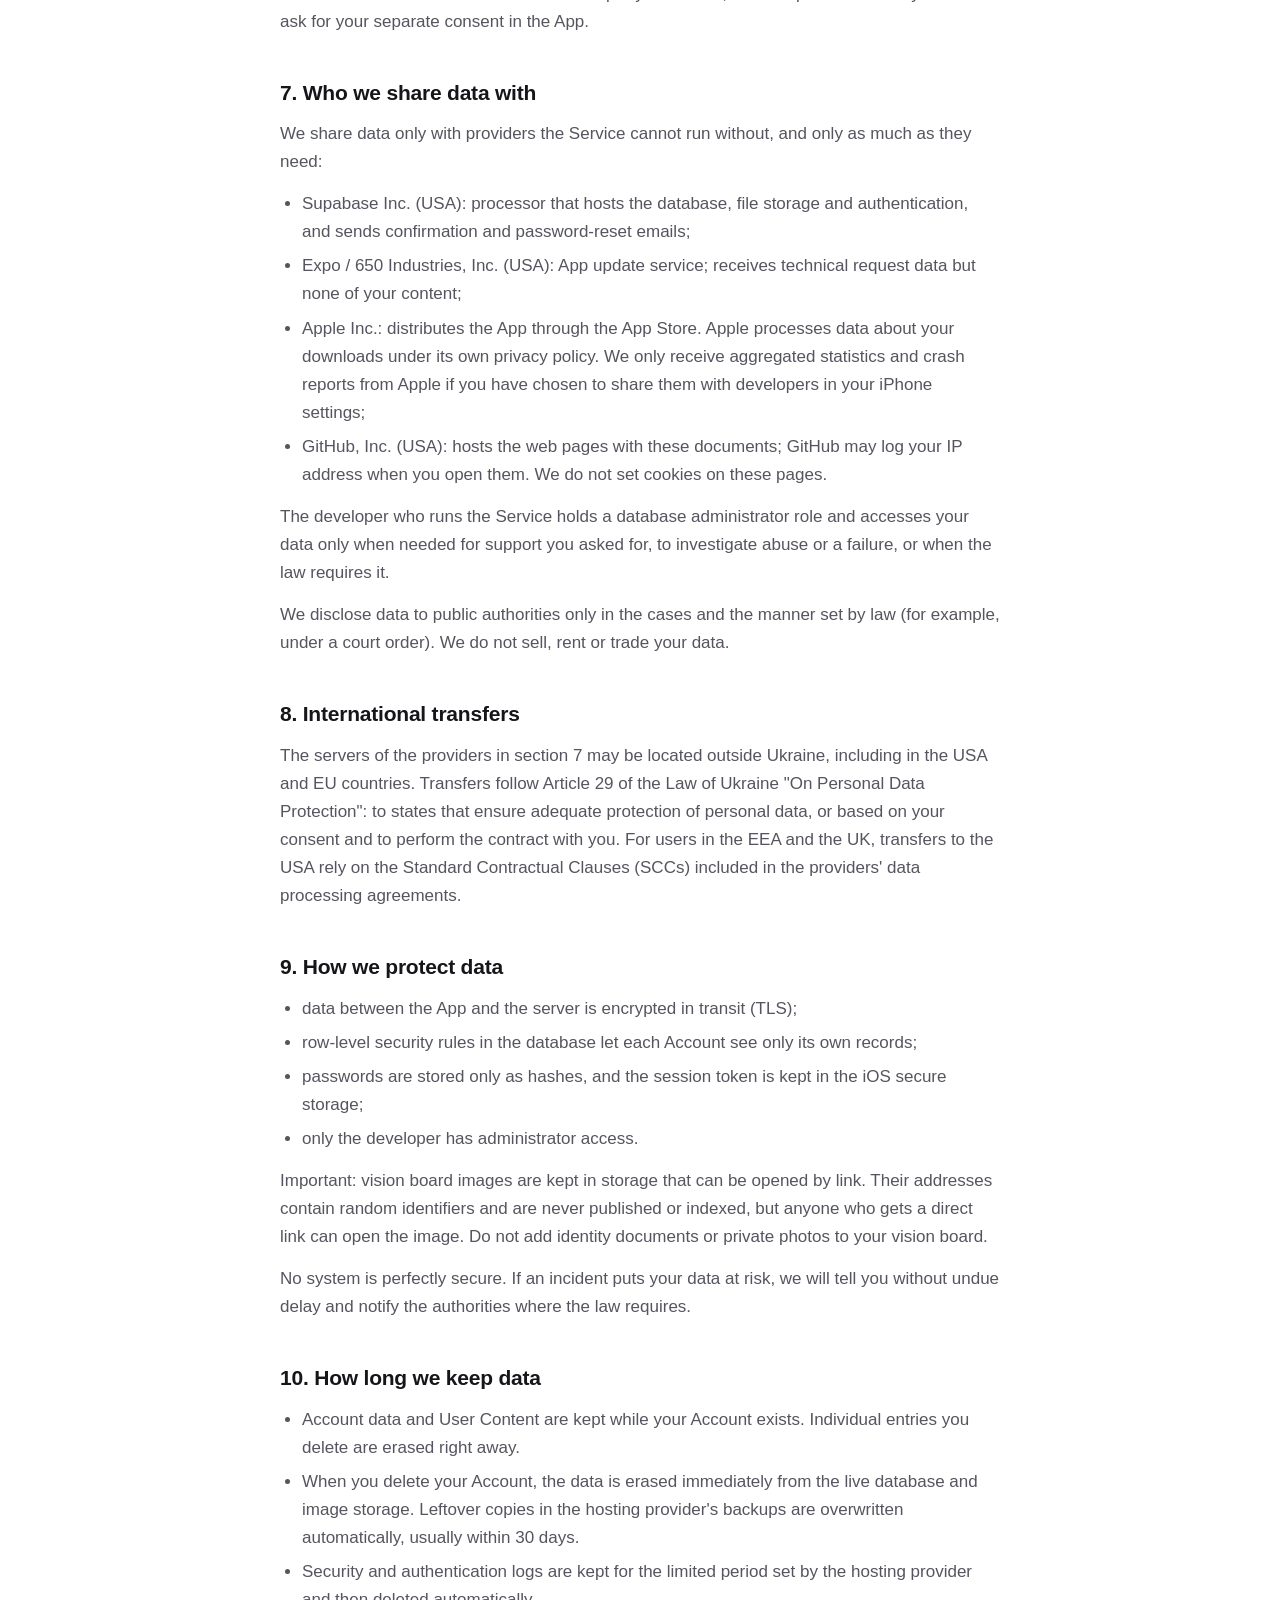
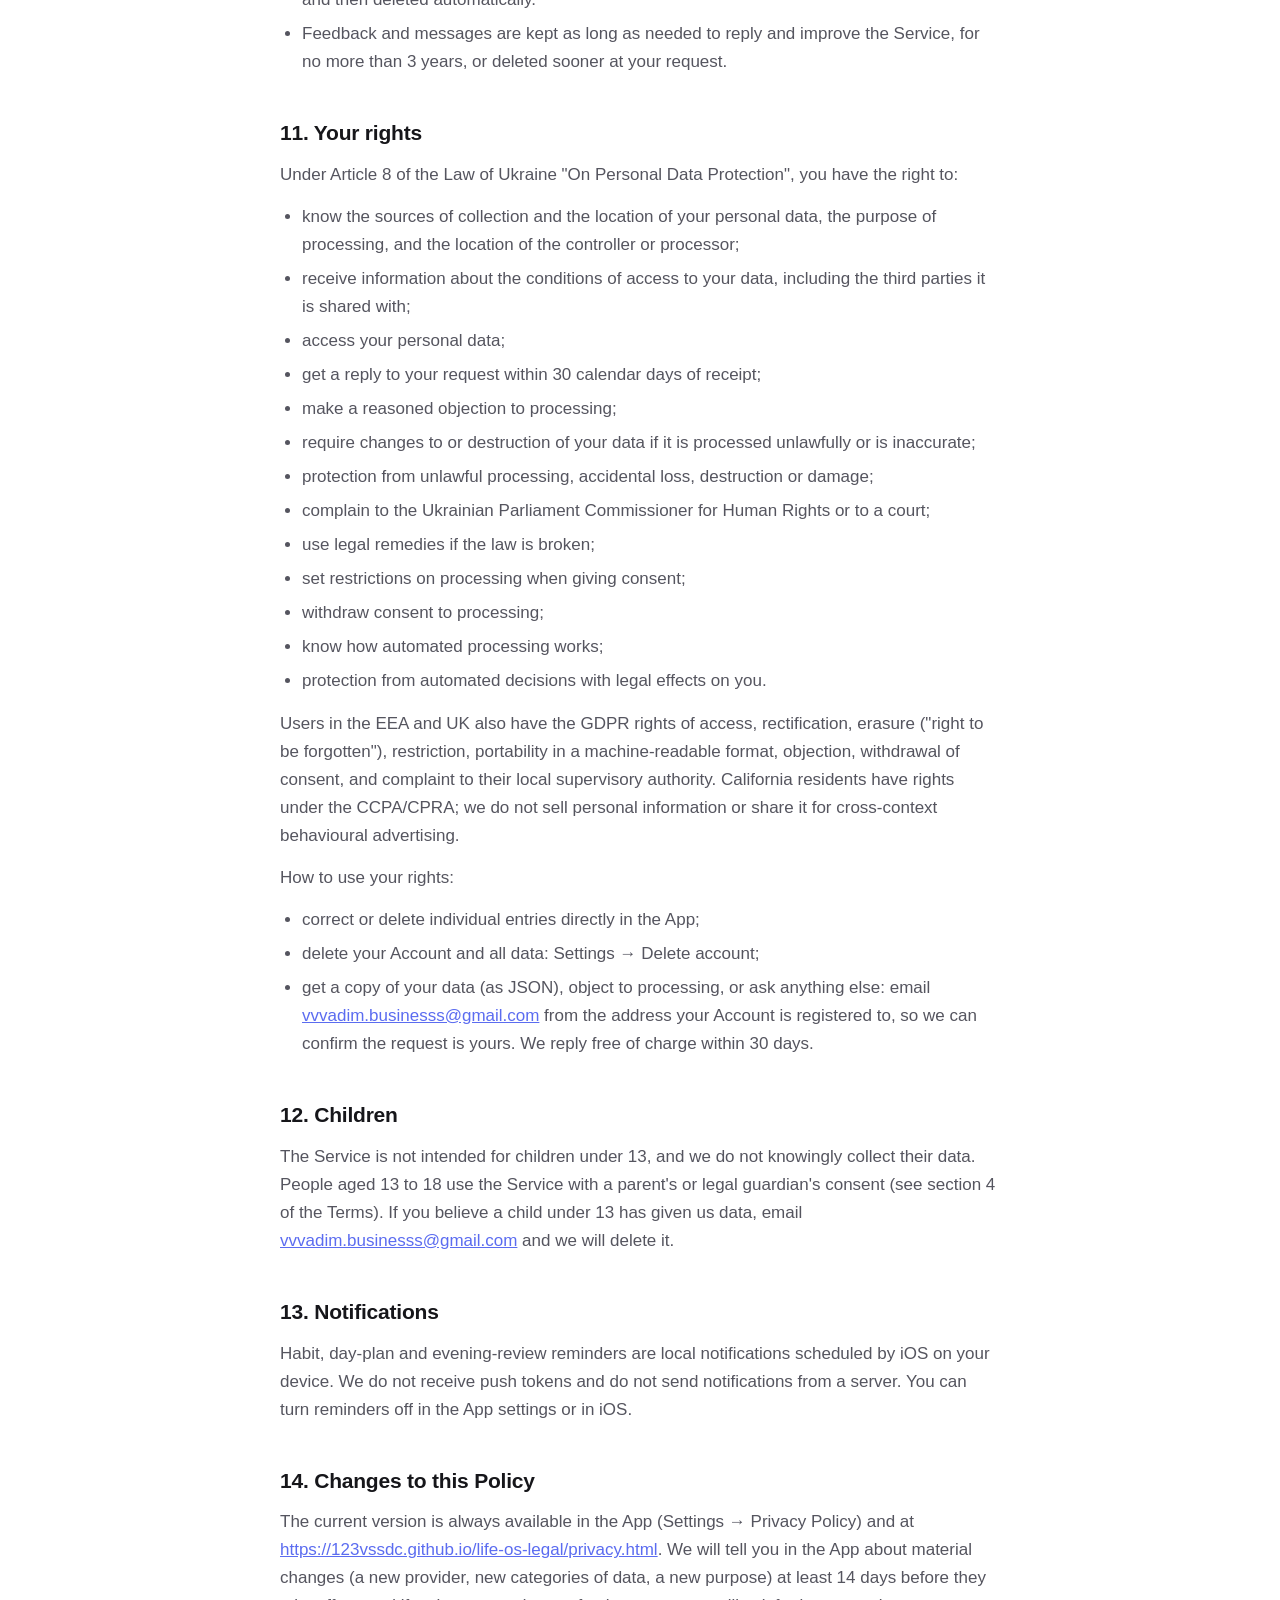
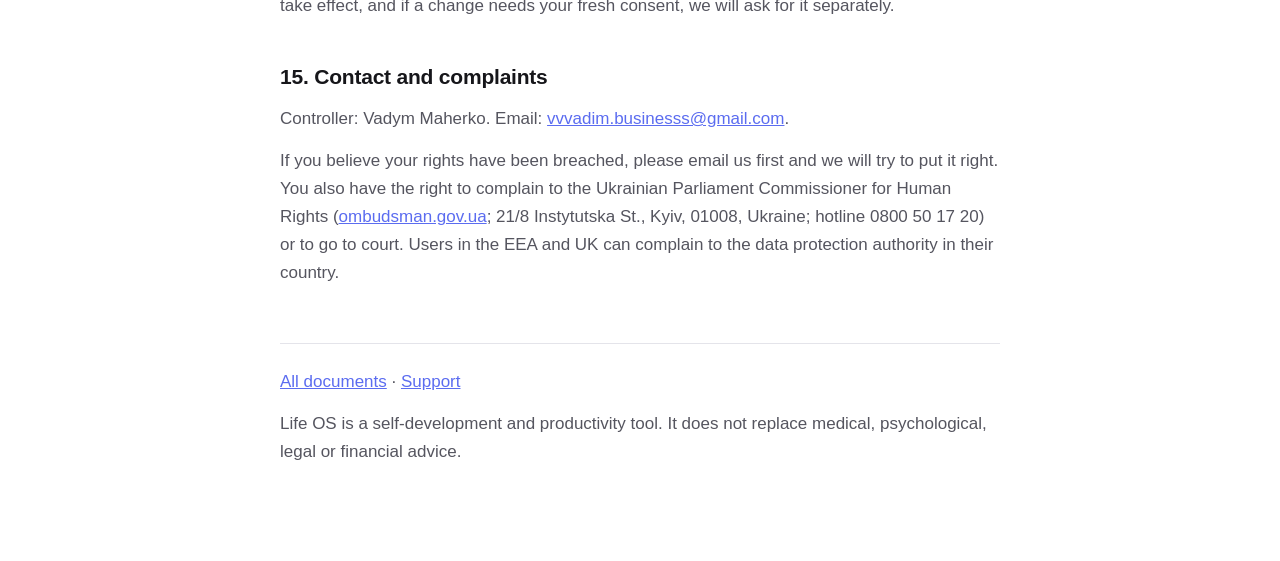
==== commit 49ed1950: "Bilingual (UK/EN) Terms of Use as public offer, Privacy Policy per Ukrainian law + GDPR, new Support" ====
--- a/privacy.html
+++ b/privacy.html
@@ -1,113 +1,194 @@
 <!doctype html>
-<html lang="en">
+<html lang="uk">
 <head>
 <meta charset="utf-8">
 <meta name="viewport" content="width=device-width, initial-scale=1">
-<title>Privacy Policy — Life OS</title>
+<title>Privacy Policy / Політика конфіденційності — Life OS</title>
 <link rel="stylesheet" href="style.css">
+<style>
+.lang{display:flex;gap:8px;margin:0 0 8px}
+.lang a{padding:6px 14px;border:1px solid var(--border);border-radius:999px;text-decoration:none;font-size:15px}
+.lang a.on{background:var(--accent);border-color:var(--accent);color:#fff}
+ul{color:var(--text-secondary);font-size:17px;margin:0 0 14px;padding-left:22px}
+li{margin:0 0 6px}
+section[hidden]{display:none}
+</style>
 </head>
 <body>
 <div class="wrap">
+<nav class="lang"><a href="#uk" data-lang="uk">Українська</a><a href="#en" data-lang="en">English</a></nav>
+<section data-lang="uk" lang="uk">
+<header>
+  <p class="eyebrow">Life OS</p>
+  <h1>Політика конфіденційності</h1>
+  <p class="updated">Востаннє оновлено: 26 жовтня 2026 р.</p>
+</header>
+<div class="summary"><h2>Коротко</h2>
+<ul><li>Life OS зберігає те, що ви створюєте (цілі, звички, щоденник тощо), щоб це працювало і синхронізувалося між вашими пристроями.</li><li>Ми не продаємо дані, не показуємо рекламу, не стежимо за вами в інших застосунках і не використовуємо ваш контент для навчання штучного інтелекту.</li><li>Коуч працює всередині Застосунку: ваші повідомлення не надсилаються стороннім сервісам ШІ.</li><li>Акаунт можна видалити в будь-який момент: Налаштування → Видалити акаунт.</li><li>З будь-яким питанням пишіть на <a href="mailto:vvvadim.businesss@gmail.com">vvvadim.businesss@gmail.com</a>.</li></ul></div>
 
+<h2>1. Хто обробляє ваші дані</h2>
+<p>Володілець персональних даних (у термінах GDPR — контролер) — Вадим Магерко (Vadym Maherko), фізична особа, Україна, розробник і оператор Застосунку «Life OS». Контакт з усіх питань персональних даних: <a href="mailto:vvvadim.businesss@gmail.com">vvvadim.businesss@gmail.com</a>.</p>
+<p>Ця Політика розроблена відповідно до Закону України «Про захист персональних даних», а для користувачів з Європейського економічного простору і Великої Британії — також відповідно до Загального регламенту ЄС про захист даних (GDPR). Вона є невід'ємною частиною Умов використання (<a href="https://123vssdc.github.io/life-os-legal/terms.html">https://123vssdc.github.io/life-os-legal/terms.html</a>) і повідомляє вас про володільця, склад і мету обробки, права та третіх осіб у розумінні статті 12 Закону України «Про захист персональних даних».</p>
+
+<h2>2. Які дані ми обробляємо</h2>
+<p>Дані Акаунта: адреса електронної пошти, пароль (зберігається лише у вигляді криптографічного хешу, ми не бачимо його), ім'я, якщо ви його вказали, мова і налаштування Застосунку.</p>
+<p>Відповіді онбордингу: сфери життя, на яких ви хочете зосередитися, і труднощі, які ви обрали, щоб Застосунок підлаштувався під вас.</p>
+<p>Контент користувача: цілі, етапи і прогрес, задачі та чек-листи, звички і відмітки їх виконання, серії (стріки), записи щоденника, «вивантаження думок», ідеї, навчальні матеріали, фінансові цілі і суми, плани дня, тижня і місяця, вечірні та тижневі огляди, оцінки настрою і дня, листи «собі в майбутнє», зображення і підписи дошки бачення, повідомлення Коучу і його відповіді, досвід (XP), рівні й досягнення.</p>
+<p>Звернення: якщо ви надсилаєте відгук через форму в Застосунку, ми зберігаємо текст і (лише якщо ви її вказали) адресу пошти для відповіді. Якщо ви пишете нам листом, ми отримуємо вашу адресу і зміст листа.</p>
+<p>Технічні дані: під час входу і роботи з сервером постачальник хостингу автоматично фіксує IP-адресу, час запиту і технічні відомості про клієнт (журнали безпеки та автентифікації). Під час перевірки оновлень Застосунок звертається до серверів Expo і передає технічні дані: версію Застосунку, платформу та IP-адресу, але не ваш контент.</p>
+<p>Дані на пристрої: частина налаштувань (тема, мова, час нагадувань) і тимчасовий кеш зберігаються лише на вашому пристрої. Токен входу зберігається в захищеному сховищі iOS.</p>
+
+<h2>3. Дані особливої категорії</h2>
+<p>Записи щоденника, оцінки настрою, огляди, «вивантаження думок» і розмови з Коучем можуть містити відомості про ваш емоційний стан, здоров'я чи стосунки. Такі дані належать до особливої категорії (стаття 7 Закону України «Про захист персональних даних», стаття 9 GDPR).</p>
+<p>Ми обробляємо їх лише на підставі вашої явної згоди (розділ 5) і лише для того, щоб показувати їх вам і робити розрахунки у Застосунку (наприклад, графік настрою чи «рік у пікселях»). Ми не аналізуємо їх для профілювання, не передаємо рекламодавцям і не використовуємо для навчання ШІ. Ви самі вирішуєте, що записувати: усі ці функції необов'язкові.</p>
+
+<h2>4. Чого ми не збираємо</h2>
+<ul><li>геолокацію, контакти, фото з галереї (крім зображень, які ви самі додаєте на дошку бачення), мікрофон, дані Health;</li><li>рекламні ідентифікатори (IDFA); ми не стежимо за вами в чужих застосунках і на сайтах, тому Застосунок не показує запиту App Tracking Transparency;</li><li>платіжні дані: у Застосунку немає покупок;</li><li>жодних даних через сторонні рекламні чи аналітичні SDK.</li></ul>
+<p>Застосунок має вбудований механізм статистики використання (наприклад, подія «ціль створено»), а також підтримку звітів про збої через сервіс Sentry. У поточній версії обидва вимкнені і нічого на сервер не надсилають. Якщо ми їх увімкнемо, то спершу оновимо цю Політику.</p>
+
+<h2>5. Мета і правові підстави обробки</h2>
+<ul><li>Надання Сервісу (Акаунт, збереження і синхронізація контенту, функції Застосунку) — виконання договору, стороною якого ви є: стаття 11 Закону України «Про захист персональних даних», стаття 6(1)(b) GDPR.</li><li>Обробка даних особливої категорії (розділ 3) — ваша явна згода: стаття 7 Закону, стаття 9(2)(a) GDPR.</li><li>Безпека, запобігання зловживанням, захист від несанкціонованого доступу, журнали автентифікації — законний інтерес володільця: стаття 11 Закону, стаття 6(1)(f) GDPR.</li><li>Відповіді на ваші звернення і відгуки — ваша згода або виконання договору.</li><li>Виконання вимог закону (наприклад, на законну вимогу суду) — обов'язок володільця, передбачений законом: стаття 11 Закону, стаття 6(1)(c) GDPR.</li></ul>
+<p>Ваша згода. Створюючи Акаунт і проставляючи позначку згоди, ви добровільно, поінформовано і однозначно погоджуєтеся на обробку ваших персональних даних, зокрема даних особливої категорії, для мети і в порядку, описаних у цій Політиці. Згоду можна будь-коли відкликати: видалити відповідні записи або Акаунт чи написати нам. Відкликання згоди не впливає на законність обробки, що відбувалася до нього, але без обробки даних Акаунта Сервіс не може працювати.</p>
+<p>Ми не ухвалюємо щодо вас рішень, які мають правові наслідки, виключно на основі автоматизованої обробки. Підказки Коуча, «оцінка дня» і рекомендації — це лише підказки, які ні на що не впливають поза Застосунком.</p>
+
+<h2>6. Коуч</h2>
+<p>Коуч працює на вбудованій логіці Застосунку за заздалегідь заданими правилами. Жодне ваше повідомлення не надсилається стороннім постачальникам ШІ (OpenAI, Anthropic, Google тощо). Розмови з Коучем зберігаються у вашому Акаунті, щоб ви бачили їх історію, і видаляються разом з Акаунтом. Якщо ми колись захочемо підключити сторонній ШІ-сервіс, то спершу оновимо цю Політику і попросимо вашої окремої згоди в Застосунку.</p>
+
+<h2>7. Кому ми передаємо дані</h2>
+<p>Ми передаємо дані лише постачальникам, без яких Сервіс не може працювати, і лише в потрібному обсязі:</p>
+<ul><li>Supabase Inc. (США) — розпорядник: хостинг бази даних, файлового сховища й автентифікації, надсилання листів підтвердження і скидання пароля;</li><li>Expo / 650 Industries, Inc. (США) — служба оновлень Застосунку: отримує технічні дані запиту, але не ваш контент;</li><li>Apple Inc. — розповсюдження Застосунку через App Store. Apple обробляє дані про ваші завантаження за власною політикою конфіденційності. Ми отримуємо від Apple лише знеособлену статистику та звіти про збої, якщо ви дозволили ділитися ними з розробниками в налаштуваннях iPhone;</li><li>GitHub, Inc. (США) — хостинг вебсторінок з цими документами; під час їх відкриття GitHub може фіксувати вашу IP-адресу. Ми не ставимо на цих сторінках файлів cookie.</li></ul>
+<p>Розробник, який керує Сервісом, має роль адміністратора бази даних і може отримати доступ до ваших даних лише тоді, коли це потрібно для підтримки, про яку ви просили, для розслідування зловживань чи збою або на вимогу закону.</p>
+<p>Ми розкриваємо дані державним органам лише у випадках і порядку, передбачених законом (наприклад, на підставі рішення суду). Ми не продаємо, не здаємо в оренду і не обмінюємо ваші дані.</p>
+
+<h2>8. Транскордонна передача</h2>
+<p>Сервери постачальників, наведених у розділі 7, можуть розташовуватися за межами України, зокрема в США та країнах ЄС. Передача відбувається відповідно до статті 29 Закону України «Про захист персональних даних»: до держав, які забезпечують належний захист персональних даних, або на підставі вашої згоди та для виконання договору з вами. Для користувачів з ЄЕП і Великої Британії передача до США здійснюється на підставі стандартних договірних положень (SCC), які постачальники включають у свої угоди про обробку даних.</p>
+
+<h2>9. Як ми захищаємо дані</h2>
+<ul><li>обмін даними між Застосунком і сервером зашифровано (TLS);</li><li>правила доступу на рівні рядків бази даних (Row Level Security) дозволяють кожному Акаунту бачити лише власні записи;</li><li>паролі зберігаються лише у вигляді хешу, а токен сесії — у захищеному сховищі iOS;</li><li>адміністративний доступ має лише розробник.</li></ul>
+<p>Важливо: зображення дошки бачення зберігаються у сховищі з доступом за посиланням. Їхні адреси містять випадкові ідентифікатори, ніде не публікуються і не індексуються, але будь-хто, хто отримає пряме посилання, зможе відкрити зображення. Не додавайте на дошку бачення документів чи приватних фото.</p>
+<p>Жодна система не є абсолютно захищеною. Якщо станеться інцидент, що загрожує вашим даним, ми без невиправданої затримки повідомимо вас, а також повідомимо органи, якщо цього вимагає закон.</p>
+
+<h2>10. Скільки ми зберігаємо дані</h2>
+<ul><li>Дані Акаунта і Контент користувача зберігаються, доки існує Акаунт. Окремі записи, які ви видаляєте, стираються одразу.</li><li>Після видалення Акаунта дані негайно стираються з робочої бази даних і сховища зображень. Залишкові копії в резервних копіях постачальника хостингу перезаписуються автоматично, зазвичай протягом 30 днів.</li><li>Журнали безпеки й автентифікації зберігаються обмежений строк, установлений постачальником хостингу, після чого автоматично видаляються.</li><li>Звернення і відгуки зберігаються, доки це потрібно для відповіді та покращення Сервісу, але не довше 3 років, або видаляються раніше на ваш запит.</li></ul>
+
+<h2>11. Ваші права</h2>
+<p>Відповідно до статті 8 Закону України «Про захист персональних даних» ви маєте право:</p>
+<ul><li>знати про джерела збирання, місцезнаходження своїх персональних даних, мету їх обробки, місцезнаходження володільця чи розпорядника;</li><li>отримувати інформацію про умови доступу до даних, зокрема про третіх осіб, яким вони передаються;</li><li>мати доступ до своїх персональних даних;</li><li>отримати відповідь на запит не пізніше 30 календарних днів з дня його надходження;</li><li>пред'являти вмотивовану вимогу із запереченням проти обробки;</li><li>вимагати змінити чи знищити дані, якщо вони обробляються незаконно або є недостовірними;</li><li>на захист від незаконної обробки, випадкової втрати, знищення чи пошкодження даних;</li><li>звертатися зі скаргами до Уповноваженого Верховної Ради України з прав людини або до суду;</li><li>застосовувати засоби правового захисту в разі порушення законодавства;</li><li>вносити застереження щодо обмеження права на обробку під час надання згоди;</li><li>відкликати згоду на обробку;</li><li>знати механізм автоматичної обробки даних;</li><li>на захист від автоматизованого рішення, яке має для вас правові наслідки.</li></ul>
+<p>Користувачі з ЄЕП і Великої Британії мають також права, передбачені GDPR: на доступ, виправлення, видалення («право бути забутим»), обмеження обробки, перенесення даних у машиночитному форматі, заперечення проти обробки, відкликання згоди і подання скарги до наглядового органу своєї країни. Жителі Каліфорнії мають права, передбачені CCPA/CPRA: ми не продаємо персональні дані і не передаємо їх для поведінкової реклами.</p>
+<p>Як скористатися правами:</p>
+<ul><li>виправити чи видалити окремі записи можна безпосередньо в Застосунку;</li><li>видалити Акаунт і всі дані: Налаштування → Видалити акаунт;</li><li>отримати копію даних (у форматі JSON), заперечити проти обробки чи поставити будь-яке інше питання: напишіть на <a href="mailto:vvvadim.businesss@gmail.com">vvvadim.businesss@gmail.com</a> з адреси, на яку зареєстровано Акаунт. Так ми переконаємося, що запит надіслали саме ви. Відповідь надаємо безоплатно протягом 30 днів.</li></ul>
+
+<h2>12. Діти</h2>
+<p>Сервіс не призначений для дітей віком до 13 років, і ми свідомо не збираємо їхніх даних. Особи віком від 13 до 18 років користуються Сервісом зі згоди батьків чи законних представників (див. розділ 4 Умов). Якщо ви вважаєте, що дитина до 13 років надала нам дані, напишіть на <a href="mailto:vvvadim.businesss@gmail.com">vvvadim.businesss@gmail.com</a>, і ми їх видалимо.</p>
+
+<h2>13. Сповіщення</h2>
+<p>Нагадування про звички, план дня і вечірній огляд — це локальні сповіщення, які планує сам iOS на вашому пристрої. Ми не отримуємо push-токенів і не надсилаємо сповіщень із сервера. Вимкнути нагадування можна в налаштуваннях Застосунку або iOS.</p>
+
+<h2>14. Зміни Політики</h2>
+<p>Актуальна редакція завжди доступна в Застосунку (Налаштування → Політика конфіденційності) і за адресою <a href="https://123vssdc.github.io/life-os-legal/privacy.html">https://123vssdc.github.io/life-os-legal/privacy.html</a>. Про суттєві зміни (новий постачальник, нові категорії даних, нова мета обробки) ми повідомимо в Застосунку щонайменше за 14 днів до набрання ними чинності, а якщо зміни потребують вашої нової згоди, попросимо її окремо.</p>
+
+<h2>15. Контакти і скарги</h2>
+<p>Володілець: Вадим Магерко (Vadym Maherko). Електронна пошта: <a href="mailto:vvvadim.businesss@gmail.com">vvvadim.businesss@gmail.com</a>.</p>
+<p>Якщо ви вважаєте, що ваші права порушено, спершу напишіть нам, і ми спробуємо все виправити. Ви також маєте право звернутися до Уповноваженого Верховної Ради України з прав людини (<a href="https://ombudsman.gov.ua">ombudsman.gov.ua</a>; вул. Інститутська, 21/8, м. Київ, 01008; гаряча лінія 0800 50 17 20) або до суду. Користувачі з ЄЕП і Великої Британії можуть звернутися до наглядового органу з питань захисту даних своєї країни.</p>
+
+<footer>
+  <p><a href="index.html#uk">Усі документи</a> · <a href="support.html#uk">Підтримка</a></p>
+  <p>Life OS — інструмент саморозвитку і продуктивності. Він не замінює медичної, психологічної, юридичної чи фінансової допомоги.</p>
+</footer>
+</section>
+
+<section data-lang="en" lang="en">
 <header>
   <p class="eyebrow">Life OS</p>
   <h1>Privacy Policy</h1>
-  <p class="updated">Last updated: 7 September 2026</p>
+  <p class="updated">Last updated: 26 October 2026</p>
 </header>
+<div class="summary"><h2>Summary</h2>
+<ul><li>Life OS stores what you create (goals, habits, journal and so on) so it works and syncs across your devices.</li><li>We do not sell data, show ads, track you across other apps, or use your content to train AI.</li><li>The Coach runs inside the App: your messages are not sent to any third-party AI service.</li><li>You can delete your account at any time: Settings → Delete account.</li><li>For any question, email <a href="mailto:vvvadim.businesss@gmail.com">vvvadim.businesss@gmail.com</a>.</li></ul></div>
 
-<div class="summary">
-  <h2>Summary</h2>
-  <p>Life OS stores the goals, habits, journal entries and other content you create, so it can sync
-  across your devices. We do not sell your data, we do not show ads, and we do not use your personal
-  content to train AI models.</p>
-</div>
+<h2>1. Who processes your data</h2>
+<p>The owner (data controller) of your personal data is Vadym Maherko, an individual based in Ukraine, who develops and runs the "Life OS" app. Contact for every personal-data question: <a href="mailto:vvvadim.businesss@gmail.com">vvvadim.businesss@gmail.com</a>.</p>
+<p>This Policy follows the Law of Ukraine "On Personal Data Protection" and, for users in the European Economic Area and the United Kingdom, the EU General Data Protection Regulation (GDPR). It forms an integral part of the Terms of Use (<a href="https://123vssdc.github.io/life-os-legal/terms.html">https://123vssdc.github.io/life-os-legal/terms.html</a>) and serves as the notice about the controller, the data, the purposes, your rights and third parties required by Article 12 of the Law of Ukraine "On Personal Data Protection".</p>
 
-<h2>1. Who we are</h2>
-<p>Life OS is operated by an independent developer. For any privacy question or request, contact
-<a href="mailto:vvvadim.businesss@gmail.com">vvvadim.businesss@gmail.com</a> — this is the fastest
-route to a human.</p>
+<h2>2. Data we process</h2>
+<p>Account data: your email address, password (stored only as a cryptographic hash; we never see it), your name if you add one, and your language and App settings.</p>
+<p>Onboarding answers: the life areas you want to focus on and the challenges you picked, so the App can adapt to you.</p>
+<p>User Content: goals, milestones and progress, tasks and checklists, habits and check-ins, streaks, journal entries, brain dumps, ideas, learning items, financial goals and amounts, day, week and month plans, evening and weekly reviews, mood and day ratings, letters to your future self, vision board images and captions, messages to the Coach and its replies, XP, levels and achievements.</p>
+<p>Messages to us: if you send feedback through the in-app form, we store the text and (only if you provide it) an email address to reply to. If you email us, we receive your address and the message.</p>
+<p>Technical data: when you sign in and use the server, our hosting provider automatically logs your IP address, the time of the request and technical details about the client (security and authentication logs). When it checks for updates, the App contacts Expo's servers and sends technical data (App version, platform and IP address), but none of your content.</p>
+<p>On-device data: some settings (theme, language, reminder times) and a temporary cache are stored only on your device. Your sign-in token is kept in the iOS secure storage.</p>
 
-<h2>2. Data you give us</h2>
-<p><strong>Account:</strong> your email address and, optionally, a display name. An account is
-required to use the app — there is no guest or anonymous mode, and everything you create is stored
-in your account rather than only on your device.</p>
-<p><strong>Content you create:</strong> goals, milestones, tasks, habits and check-ins, journal
-entries, brain dumps, ideas, learning items, vision board items and images, financial goal amounts,
-plans and reviews, and messages you send to the Coach.</p>
-<p><strong>Feedback:</strong> if you use the in-app feedback form, we store your message and — only
-if you choose to provide it — an email address to reply to.</p>
+<h2>3. Special category data</h2>
+<p>Journal entries, mood ratings, reviews, brain dumps and Coach conversations may reveal your emotional state, health or relationships. This is special category data (Article 7 of the Law of Ukraine "On Personal Data Protection", Article 9 GDPR).</p>
+<p>We process it only with your explicit consent (section 5), and only to show it back to you and to compute things in the App (for example, your mood chart or year in pixels). We do not analyse it for profiling, share it with advertisers, or use it to train AI. You decide what to write: all of these features are optional.</p>
 
-<h2>3. Data collected automatically</h2>
-<p><strong>Usage events:</strong> which screens you open and which features you use (for example
-"goal created" or "paywall viewed"), tied to your account id. We use this to understand which parts
-of the app are useful.</p>
-<p><strong>Crash reports:</strong> if the app crashes, technical diagnostics (device model, OS
-version, stack trace) are sent so we can fix it. Crash reporting is only active in builds where it
-has been configured.</p>
-<p>We do not collect your precise location, contacts, photos (beyond images you deliberately add to
-your vision board), or advertising identifiers.</p>
+<h2>4. What we do not collect</h2>
+<ul><li>location, contacts, photos from your library (other than images you choose to add to your vision board), microphone, or Health data;</li><li>advertising identifiers (IDFA). We do not track you across other companies' apps or websites, which is why the App never shows an App Tracking Transparency prompt;</li><li>payment data: there are no purchases in the App;</li><li>any data through third-party advertising or analytics SDKs.</li></ul>
+<p>The App has a built-in usage statistics mechanism (for example, a "goal created" event) and support for crash reports through Sentry. In the current version both are switched off and send nothing to any server. If we switch either of them on, we will update this Policy first.</p>
 
-<h2>4. Sensitive content</h2>
-<p>Journal entries, brain dumps and Coach conversations can contain personal reflections on your
-emotions, relationships or mental state. Treat this section as the important one.</p>
-<p>This content is stored in your account and is used only to provide the features you use. It is
-never sold, never shared with advertisers, and never used to train AI models. No human reads it
-except in the narrow cases described in section 6.</p>
+<h2>5. Purposes and legal bases</h2>
+<ul><li>Providing the Service (your Account, storing and syncing content, App features): performance of a contract you are party to (Article 11 of the Law of Ukraine "On Personal Data Protection"; Article 6(1)(b) GDPR).</li><li>Processing special category data (section 3): your explicit consent (Article 7 of the Law; Article 9(2)(a) GDPR).</li><li>Security, preventing abuse and unauthorised access, authentication logs: the controller's legitimate interest (Article 11 of the Law; Article 6(1)(f) GDPR).</li><li>Replying to your messages and feedback: your consent or performance of the contract.</li><li>Complying with the law (for example, a lawful court order): a legal obligation (Article 11 of the Law; Article 6(1)(c) GDPR).</li></ul>
+<p>Your consent. By creating an Account and ticking the consent box, you freely, knowingly and unambiguously agree to the processing of your personal data, including special category data, for the purposes and in the way described in this Policy. You can withdraw consent at any time by deleting the relevant entries or your Account, or by emailing us. Withdrawal does not affect processing that took place before it, but the Service cannot work without processing your Account data.</p>
+<p>We do not make decisions that have legal effects on you based solely on automated processing. Coach suggestions, the day score and recommendations are only prompts and have no effect outside the App.</p>
 
-<h2>5. The Coach</h2>
-<p>The Coach runs on Life OS's own built-in, rule-based logic inside the app. No message you send to
-it is sent to any third-party AI service, and your messages are never used to train AI models. If we
-ever add a third-party AI provider, we will update this policy first and tell you in the app before
-that change takes effect.</p>
-<p>The Coach is a productivity tool. It is not a therapist, doctor, lawyer or financial adviser,
-and the app contains safety rules that redirect crisis, medical and high-risk financial topics to
-real human help.</p>
+<h2>6. The Coach</h2>
+<p>The Coach runs on the App's built-in logic using predefined rules. None of your messages are sent to third-party AI providers (OpenAI, Anthropic, Google or others). Coach conversations are stored in your Account so you can see their history, and they are deleted together with your Account. If we ever want to connect a third-party AI service, we will update this Policy first and ask for your separate consent in the App.</p>
 
-<h2>6. Who we share data with</h2>
-<p><strong>Supabase</strong> — hosts the database, file storage and authentication.<br>
-<strong>Sentry</strong> — receives crash diagnostics when crash reporting is enabled.<br>
-<strong>Expo</strong> — used to build and distribute the app.</p>
-<p>Each of these only receives what it needs to do its job. Beyond them, we disclose data only if we
-are legally required to, or where it is genuinely necessary to protect someone from serious harm.</p>
-<p>The developer who operates Life OS holds an administrator role in the database and can access your
-data when that is needed to provide support you have asked for or to investigate abuse of the
-service.</p>
+<h2>7. Who we share data with</h2>
+<p>We share data only with providers the Service cannot run without, and only as much as they need:</p>
+<ul><li>Supabase Inc. (USA): processor that hosts the database, file storage and authentication, and sends confirmation and password-reset emails;</li><li>Expo / 650 Industries, Inc. (USA): App update service; receives technical request data but none of your content;</li><li>Apple Inc.: distributes the App through the App Store. Apple processes data about your downloads under its own privacy policy. We only receive aggregated statistics and crash reports from Apple if you have chosen to share them with developers in your iPhone settings;</li><li>GitHub, Inc. (USA): hosts the web pages with these documents; GitHub may log your IP address when you open them. We do not set cookies on these pages.</li></ul>
+<p>The developer who runs the Service holds a database administrator role and accesses your data only when needed for support you asked for, to investigate abuse or a failure, or when the law requires it.</p>
+<p>We disclose data to public authorities only in the cases and the manner set by law (for example, under a court order). We do not sell, rent or trade your data.</p>
 
-<h2>7. Where data is stored</h2>
-<p>Data is stored on Supabase infrastructure, which may be located outside your country, including
-in the United States and the European Union. Access is restricted by per-user database rules so that
-your rows are readable only by your own account, apart from the operator access described in
-section 6.</p>
+<h2>8. International transfers</h2>
+<p>The servers of the providers in section 7 may be located outside Ukraine, including in the USA and EU countries. Transfers follow Article 29 of the Law of Ukraine "On Personal Data Protection": to states that ensure adequate protection of personal data, or based on your consent and to perform the contract with you. For users in the EEA and the UK, transfers to the USA rely on the Standard Contractual Clauses (SCCs) included in the providers' data processing agreements.</p>
 
-<h2>8. How long we keep it</h2>
-<p>Your content is kept while your account exists. Deleted items may remain in encrypted backups for
-a limited period before those backups roll over. Usage events and crash reports are retained in
-aggregate for product analysis.</p>
+<h2>9. How we protect data</h2>
+<ul><li>data between the App and the server is encrypted in transit (TLS);</li><li>row-level security rules in the database let each Account see only its own records;</li><li>passwords are stored only as hashes, and the session token is kept in the iOS secure storage;</li><li>only the developer has administrator access.</li></ul>
+<p>Important: vision board images are kept in storage that can be opened by link. Their addresses contain random identifiers and are never published or indexed, but anyone who gets a direct link can open the image. Do not add identity documents or private photos to your vision board.</p>
+<p>No system is perfectly secure. If an incident puts your data at risk, we will tell you without undue delay and notify the authorities where the law requires.</p>
 
-<h2>9. Your rights</h2>
-<p>You can delete your account and everything in it directly in the app: Settings → Delete account.
-Deletion is immediate and cannot be undone.</p>
-<p>You can also request a copy of your data, correction of it, or deletion by emailing
-<a href="mailto:vvvadim.businesss@gmail.com">vvvadim.businesss@gmail.com</a> — we aim to respond
-within 30 days. In-app self-service export is not available yet; the email route covers it.</p>
-<p>Depending on where you live (for example the EU/UK under GDPR, or California under CCPA), you may
-also have the right to object to processing or to lodge a complaint with your local data protection
-authority.</p>
+<h2>10. How long we keep data</h2>
+<ul><li>Account data and User Content are kept while your Account exists. Individual entries you delete are erased right away.</li><li>When you delete your Account, the data is erased immediately from the live database and image storage. Leftover copies in the hosting provider's backups are overwritten automatically, usually within 30 days.</li><li>Security and authentication logs are kept for the limited period set by the hosting provider and then deleted automatically.</li><li>Feedback and messages are kept as long as needed to reply and improve the Service, for no more than 3 years, or deleted sooner at your request.</li></ul>
 
-<h2>10. Children</h2>
-<p>Life OS is not directed at children under 13, and we do not knowingly collect data from them. If
-you believe a child has given us data, email
-<a href="mailto:vvvadim.businesss@gmail.com">vvvadim.businesss@gmail.com</a> and we will delete it.</p>
+<h2>11. Your rights</h2>
+<p>Under Article 8 of the Law of Ukraine "On Personal Data Protection", you have the right to:</p>
+<ul><li>know the sources of collection and the location of your personal data, the purpose of processing, and the location of the controller or processor;</li><li>receive information about the conditions of access to your data, including the third parties it is shared with;</li><li>access your personal data;</li><li>get a reply to your request within 30 calendar days of receipt;</li><li>make a reasoned objection to processing;</li><li>require changes to or destruction of your data if it is processed unlawfully or is inaccurate;</li><li>protection from unlawful processing, accidental loss, destruction or damage;</li><li>complain to the Ukrainian Parliament Commissioner for Human Rights or to a court;</li><li>use legal remedies if the law is broken;</li><li>set restrictions on processing when giving consent;</li><li>withdraw consent to processing;</li><li>know how automated processing works;</li><li>protection from automated decisions with legal effects on you.</li></ul>
+<p>Users in the EEA and UK also have the GDPR rights of access, rectification, erasure ("right to be forgotten"), restriction, portability in a machine-readable format, objection, withdrawal of consent, and complaint to their local supervisory authority. California residents have rights under the CCPA/CPRA; we do not sell personal information or share it for cross-context behavioural advertising.</p>
+<p>How to use your rights:</p>
+<ul><li>correct or delete individual entries directly in the App;</li><li>delete your Account and all data: Settings → Delete account;</li><li>get a copy of your data (as JSON), object to processing, or ask anything else: email <a href="mailto:vvvadim.businesss@gmail.com">vvvadim.businesss@gmail.com</a> from the address your Account is registered to, so we can confirm the request is yours. We reply free of charge within 30 days.</li></ul>
 
-<h2>11. Changes to this policy</h2>
-<p>If this policy changes in a way that meaningfully affects you, we will surface the change in the
-app rather than quietly editing this page. Continued use after that means you accept the updated
-policy.</p>
+<h2>12. Children</h2>
+<p>The Service is not intended for children under 13, and we do not knowingly collect their data. People aged 13 to 18 use the Service with a parent's or legal guardian's consent (see section 4 of the Terms). If you believe a child under 13 has given us data, email <a href="mailto:vvvadim.businesss@gmail.com">vvvadim.businesss@gmail.com</a> and we will delete it.</p>
+
+<h2>13. Notifications</h2>
+<p>Habit, day-plan and evening-review reminders are local notifications scheduled by iOS on your device. We do not receive push tokens and do not send notifications from a server. You can turn reminders off in the App settings or in iOS.</p>
+
+<h2>14. Changes to this Policy</h2>
+<p>The current version is always available in the App (Settings → Privacy Policy) and at <a href="https://123vssdc.github.io/life-os-legal/privacy.html">https://123vssdc.github.io/life-os-legal/privacy.html</a>. We will tell you in the App about material changes (a new provider, new categories of data, a new purpose) at least 14 days before they take effect, and if a change needs your fresh consent, we will ask for it separately.</p>
+
+<h2>15. Contact and complaints</h2>
+<p>Controller: Vadym Maherko. Email: <a href="mailto:vvvadim.businesss@gmail.com">vvvadim.businesss@gmail.com</a>.</p>
+<p>If you believe your rights have been breached, please email us first and we will try to put it right. You also have the right to complain to the Ukrainian Parliament Commissioner for Human Rights (<a href="https://ombudsman.gov.ua">ombudsman.gov.ua</a>; 21/8 Instytutska St., Kyiv, 01008, Ukraine; hotline 0800 50 17 20) or to go to court. Users in the EEA and UK can complain to the data protection authority in their country.</p>
 
 <footer>
-  <nav><a href="./">Home</a><a href="terms.html">Terms of Service</a></nav>
+  <p><a href="index.html#en">All documents</a> · <a href="support.html#en">Support</a></p>
+  <p>Life OS is a self-development and productivity tool. It does not replace medical, psychological, legal or financial advice.</p>
 </footer>
-
+</section>
 </div>
+<script>
+(function(){
+  function show(l){
+    document.querySelectorAll('section[data-lang]').forEach(function(s){s.hidden=s.dataset.lang!==l});
+    document.querySelectorAll('.lang a').forEach(function(a){a.classList.toggle('on',a.dataset.lang===l)});
+    document.documentElement.lang=l;
+  }
+  var h=location.hash.slice(1);
+  var nav=(navigator.language||'').toLowerCase();
+  show(h==='uk'||h==='en'?h:(/^(uk|ru)/.test(nav)?'uk':'en'));
+  window.addEventListener('hashchange',function(){var x=location.hash.slice(1);if(x==='uk'||x==='en')show(x)});
+})();
+</script>
 </body>
 </html>
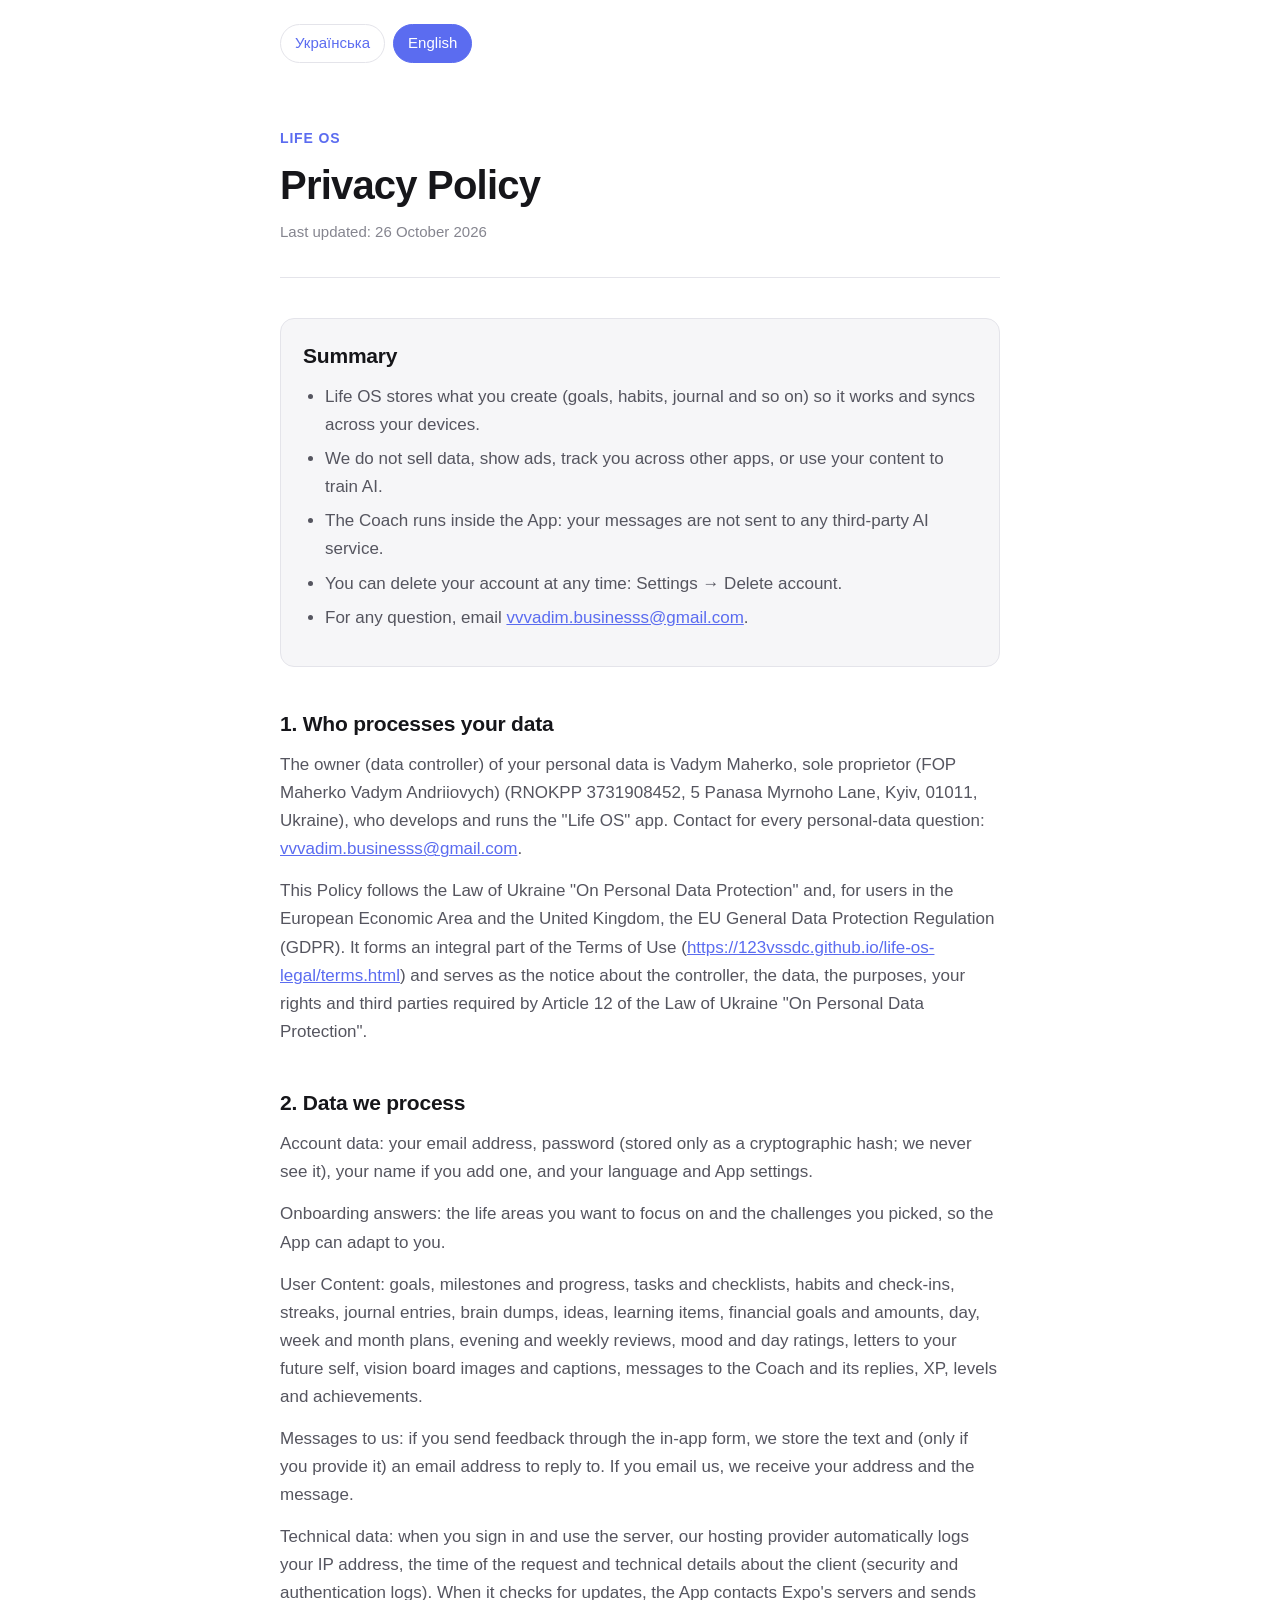
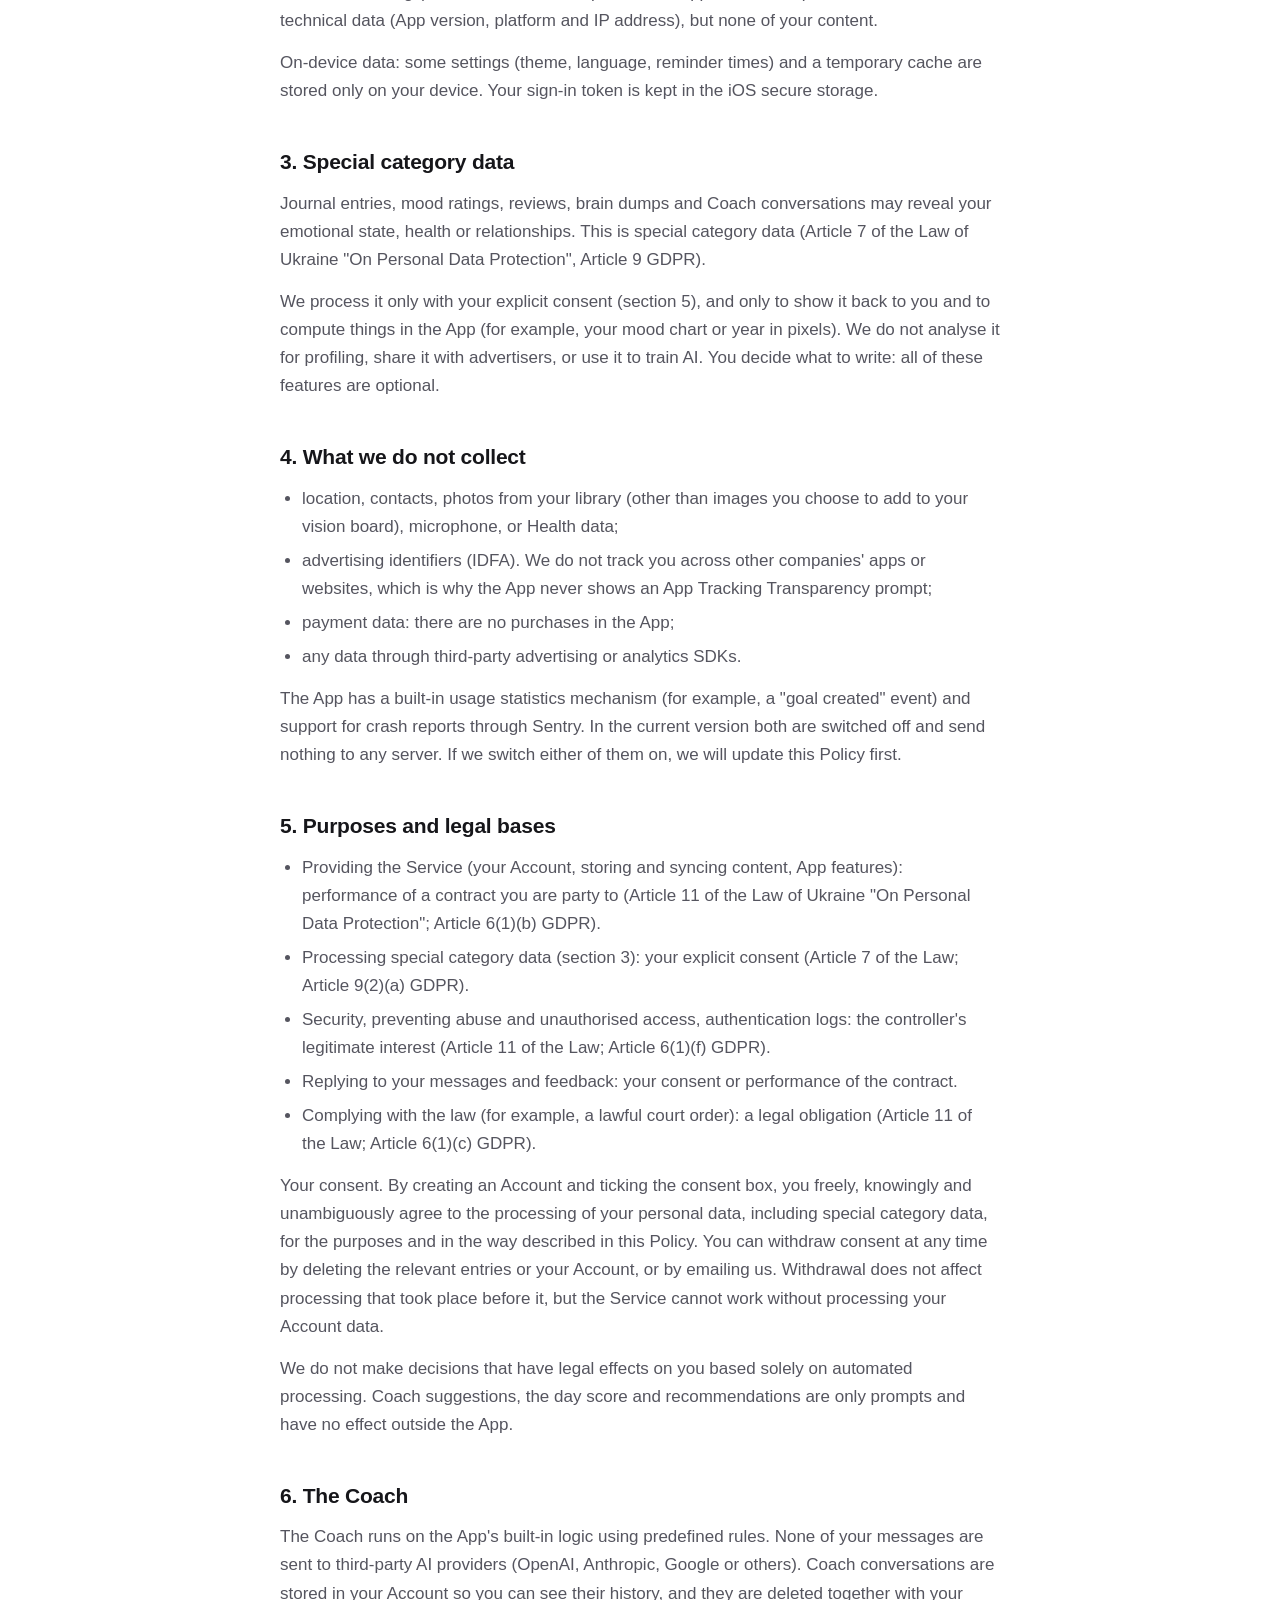
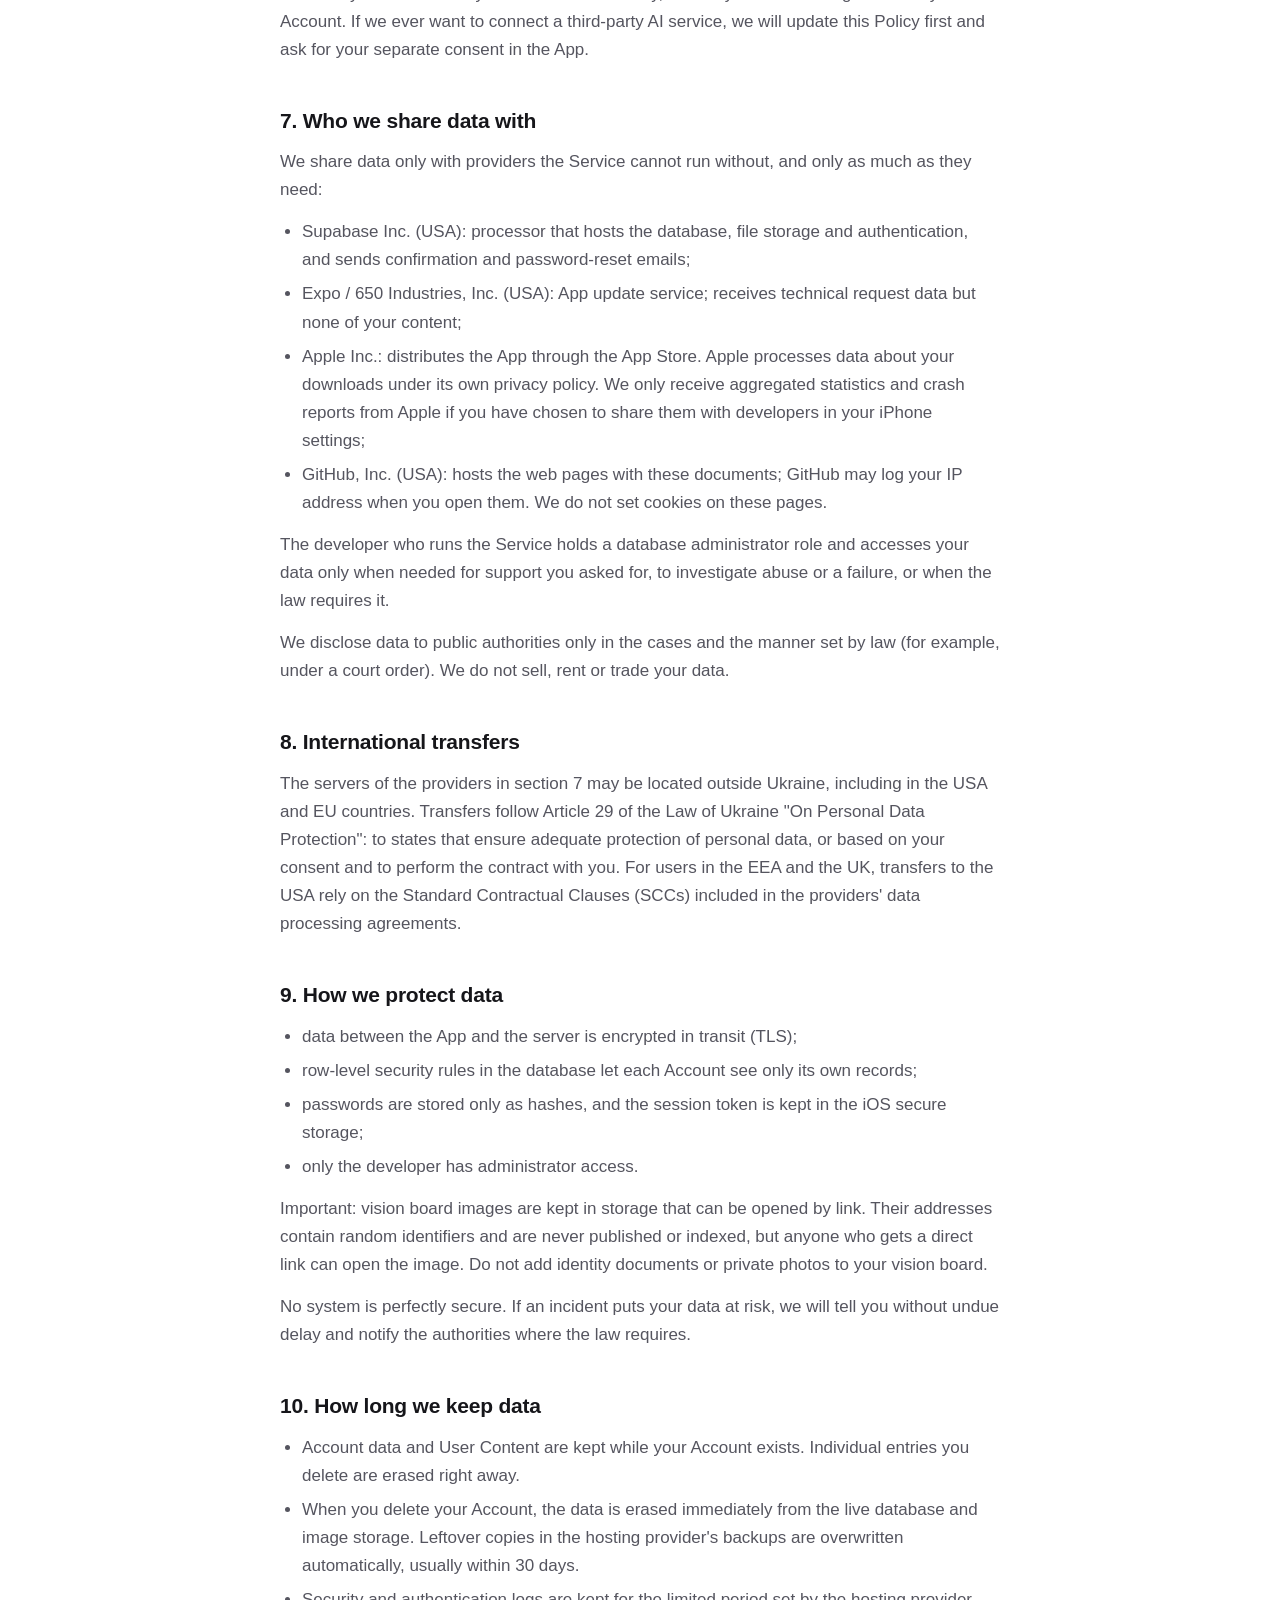
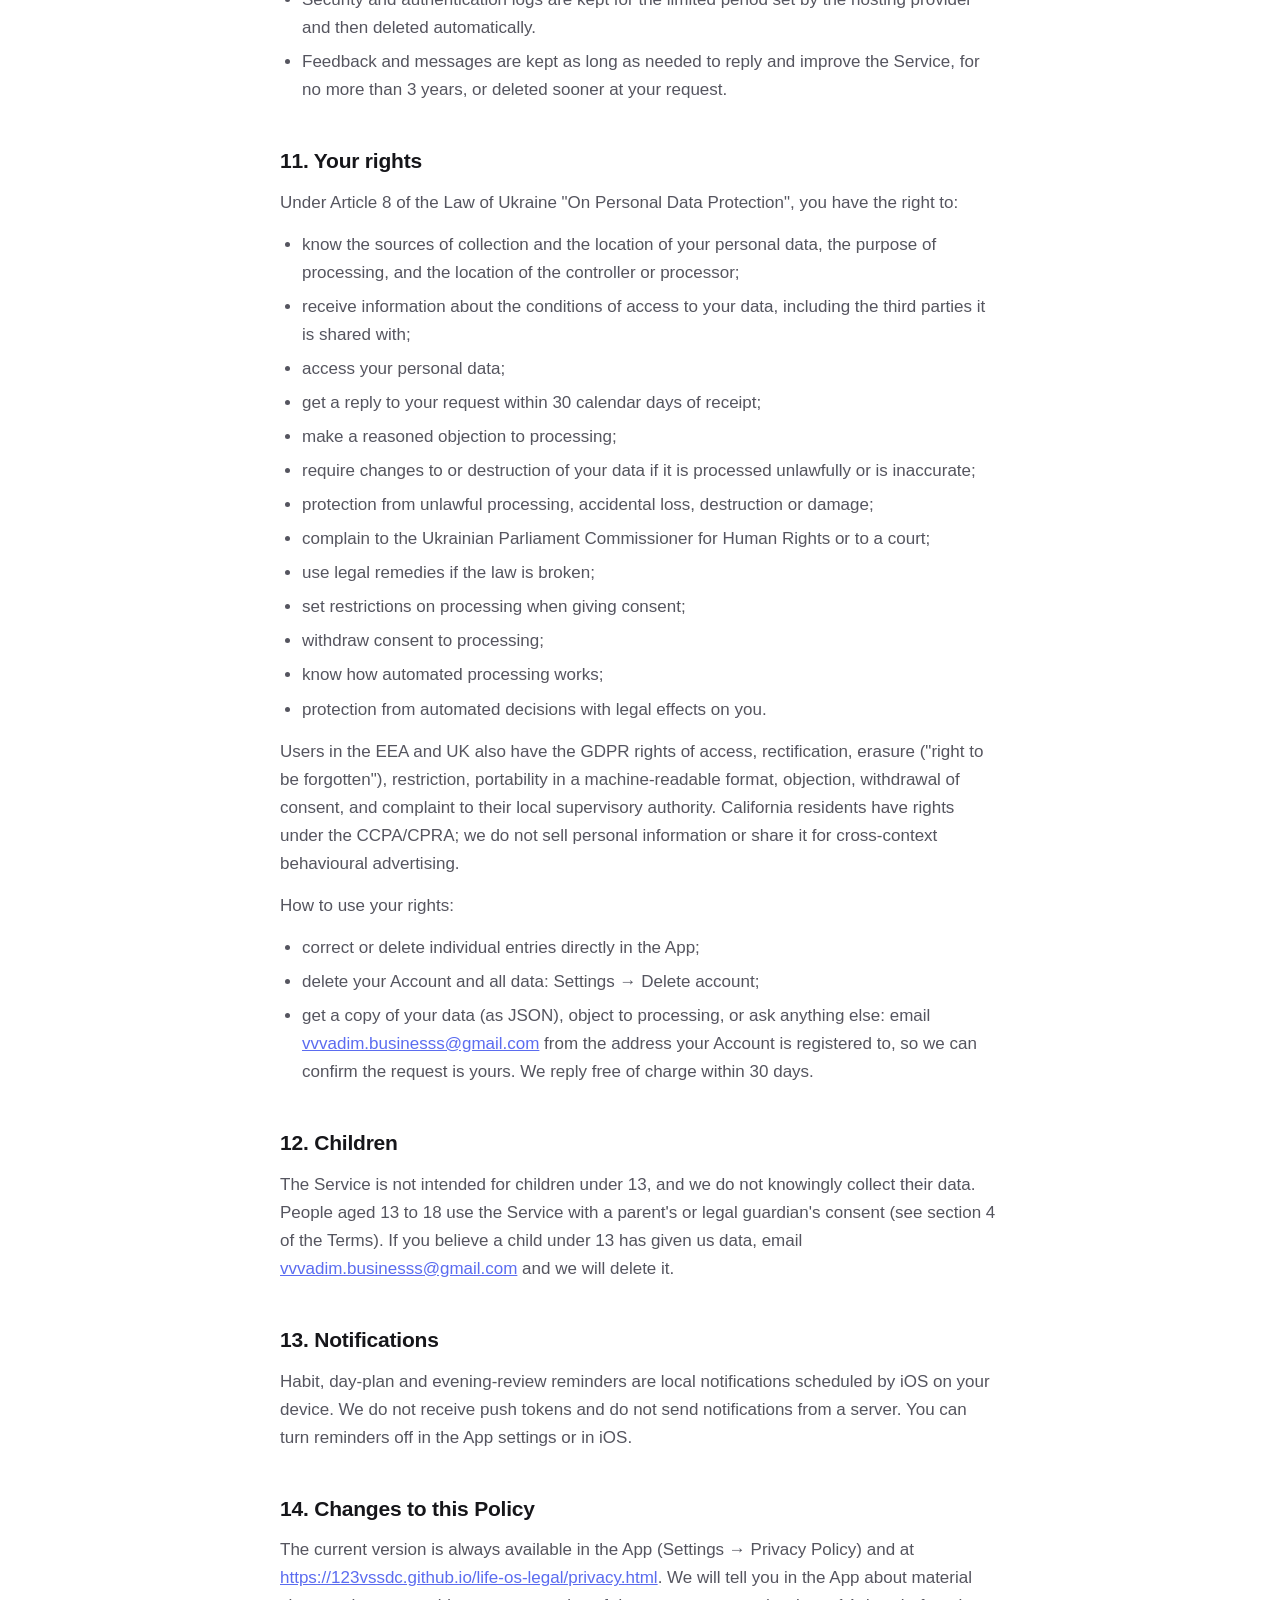
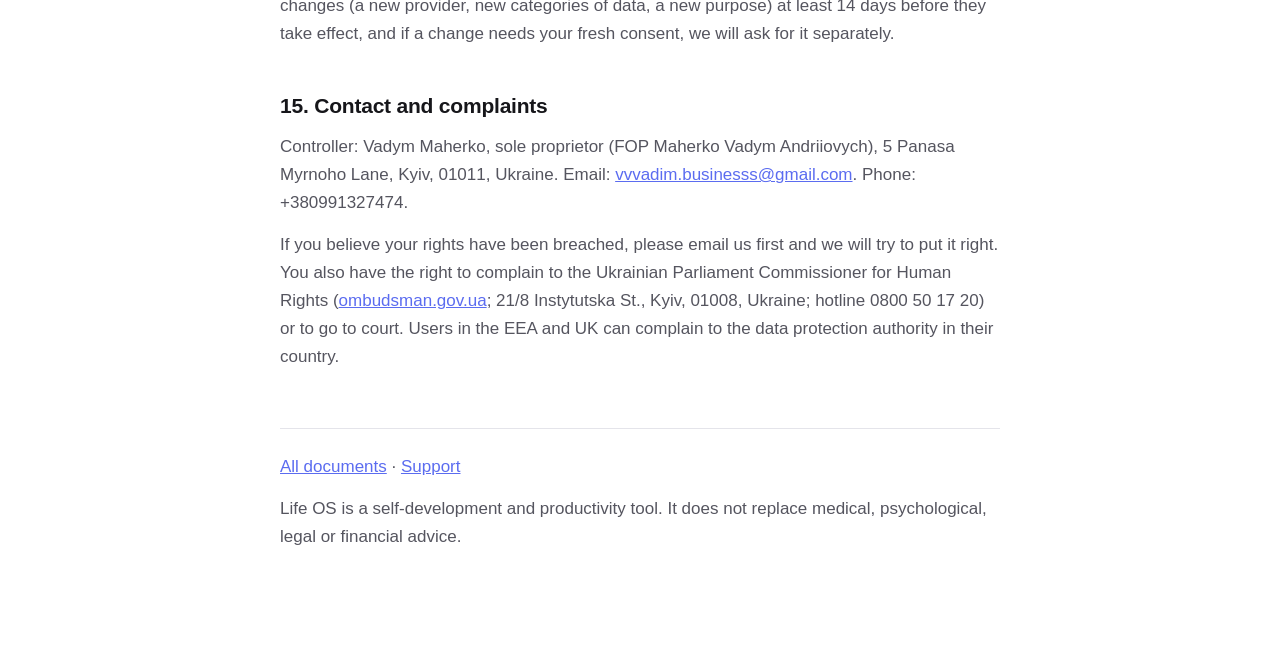
==== commit 7b30cd1f: "Add FOP requisites of the operator Co-Authored-By: Claude Opus 5.5 <noreply@anthropic.com>" ====
--- a/privacy.html
+++ b/privacy.html
@@ -27,7 +27,7 @@
 <ul><li>Life OS зберігає те, що ви створюєте (цілі, звички, щоденник тощо), щоб це працювало і синхронізувалося між вашими пристроями.</li><li>Ми не продаємо дані, не показуємо рекламу, не стежимо за вами в інших застосунках і не використовуємо ваш контент для навчання штучного інтелекту.</li><li>Коуч працює всередині Застосунку: ваші повідомлення не надсилаються стороннім сервісам ШІ.</li><li>Акаунт можна видалити в будь-який момент: Налаштування → Видалити акаунт.</li><li>З будь-яким питанням пишіть на <a href="mailto:vvvadim.businesss@gmail.com">vvvadim.businesss@gmail.com</a>.</li></ul></div>
 
 <h2>1. Хто обробляє ваші дані</h2>
-<p>Володілець персональних даних (у термінах GDPR — контролер) — Вадим Магерко (Vadym Maherko), фізична особа, Україна, розробник і оператор Застосунку «Life OS». Контакт з усіх питань персональних даних: <a href="mailto:vvvadim.businesss@gmail.com">vvvadim.businesss@gmail.com</a>.</p>
+<p>Володілець персональних даних (у термінах GDPR — контролер) — ФОП Магерко Вадим Андрійович (РНОКПП 3731908452, Україна, 01011, м. Київ, пров. Панаса Мирного, буд. 5), розробник і оператор Застосунку «Life OS». Контакт з усіх питань персональних даних: <a href="mailto:vvvadim.businesss@gmail.com">vvvadim.businesss@gmail.com</a>.</p>
 <p>Ця Політика розроблена відповідно до Закону України «Про захист персональних даних», а для користувачів з Європейського економічного простору і Великої Британії — також відповідно до Загального регламенту ЄС про захист даних (GDPR). Вона є невід'ємною частиною Умов використання (<a href="https://123vssdc.github.io/life-os-legal/terms.html">https://123vssdc.github.io/life-os-legal/terms.html</a>) і повідомляє вас про володільця, склад і мету обробки, права та третіх осіб у розумінні статті 12 Закону України «Про захист персональних даних».</p>
 
 <h2>2. Які дані ми обробляємо</h2>
@@ -88,7 +88,7 @@
 <p>Актуальна редакція завжди доступна в Застосунку (Налаштування → Політика конфіденційності) і за адресою <a href="https://123vssdc.github.io/life-os-legal/privacy.html">https://123vssdc.github.io/life-os-legal/privacy.html</a>. Про суттєві зміни (новий постачальник, нові категорії даних, нова мета обробки) ми повідомимо в Застосунку щонайменше за 14 днів до набрання ними чинності, а якщо зміни потребують вашої нової згоди, попросимо її окремо.</p>
 
 <h2>15. Контакти і скарги</h2>
-<p>Володілець: Вадим Магерко (Vadym Maherko). Електронна пошта: <a href="mailto:vvvadim.businesss@gmail.com">vvvadim.businesss@gmail.com</a>.</p>
+<p>Володілець: ФОП Магерко Вадим Андрійович, Україна, 01011, м. Київ, пров. Панаса Мирного, буд. 5. Електронна пошта: <a href="mailto:vvvadim.businesss@gmail.com">vvvadim.businesss@gmail.com</a>. Телефон: +380991327474.</p>
 <p>Якщо ви вважаєте, що ваші права порушено, спершу напишіть нам, і ми спробуємо все виправити. Ви також маєте право звернутися до Уповноваженого Верховної Ради України з прав людини (<a href="https://ombudsman.gov.ua">ombudsman.gov.ua</a>; вул. Інститутська, 21/8, м. Київ, 01008; гаряча лінія 0800 50 17 20) або до суду. Користувачі з ЄЕП і Великої Британії можуть звернутися до наглядового органу з питань захисту даних своєї країни.</p>
 
 <footer>
@@ -107,7 +107,7 @@
 <ul><li>Life OS stores what you create (goals, habits, journal and so on) so it works and syncs across your devices.</li><li>We do not sell data, show ads, track you across other apps, or use your content to train AI.</li><li>The Coach runs inside the App: your messages are not sent to any third-party AI service.</li><li>You can delete your account at any time: Settings → Delete account.</li><li>For any question, email <a href="mailto:vvvadim.businesss@gmail.com">vvvadim.businesss@gmail.com</a>.</li></ul></div>
 
 <h2>1. Who processes your data</h2>
-<p>The owner (data controller) of your personal data is Vadym Maherko, an individual based in Ukraine, who develops and runs the "Life OS" app. Contact for every personal-data question: <a href="mailto:vvvadim.businesss@gmail.com">vvvadim.businesss@gmail.com</a>.</p>
+<p>The owner (data controller) of your personal data is Vadym Maherko, sole proprietor (FOP Maherko Vadym Andriiovych) (RNOKPP 3731908452, 5 Panasa Myrnoho Lane, Kyiv, 01011, Ukraine), who develops and runs the "Life OS" app. Contact for every personal-data question: <a href="mailto:vvvadim.businesss@gmail.com">vvvadim.businesss@gmail.com</a>.</p>
 <p>This Policy follows the Law of Ukraine "On Personal Data Protection" and, for users in the European Economic Area and the United Kingdom, the EU General Data Protection Regulation (GDPR). It forms an integral part of the Terms of Use (<a href="https://123vssdc.github.io/life-os-legal/terms.html">https://123vssdc.github.io/life-os-legal/terms.html</a>) and serves as the notice about the controller, the data, the purposes, your rights and third parties required by Article 12 of the Law of Ukraine "On Personal Data Protection".</p>
 
 <h2>2. Data we process</h2>
@@ -168,7 +168,7 @@
 <p>The current version is always available in the App (Settings → Privacy Policy) and at <a href="https://123vssdc.github.io/life-os-legal/privacy.html">https://123vssdc.github.io/life-os-legal/privacy.html</a>. We will tell you in the App about material changes (a new provider, new categories of data, a new purpose) at least 14 days before they take effect, and if a change needs your fresh consent, we will ask for it separately.</p>
 
 <h2>15. Contact and complaints</h2>
-<p>Controller: Vadym Maherko. Email: <a href="mailto:vvvadim.businesss@gmail.com">vvvadim.businesss@gmail.com</a>.</p>
+<p>Controller: Vadym Maherko, sole proprietor (FOP Maherko Vadym Andriiovych), 5 Panasa Myrnoho Lane, Kyiv, 01011, Ukraine. Email: <a href="mailto:vvvadim.businesss@gmail.com">vvvadim.businesss@gmail.com</a>. Phone: +380991327474.</p>
 <p>If you believe your rights have been breached, please email us first and we will try to put it right. You also have the right to complain to the Ukrainian Parliament Commissioner for Human Rights (<a href="https://ombudsman.gov.ua">ombudsman.gov.ua</a>; 21/8 Instytutska St., Kyiv, 01008, Ukraine; hotline 0800 50 17 20) or to go to court. Users in the EEA and UK can complain to the data protection authority in their country.</p>
 
 <footer>
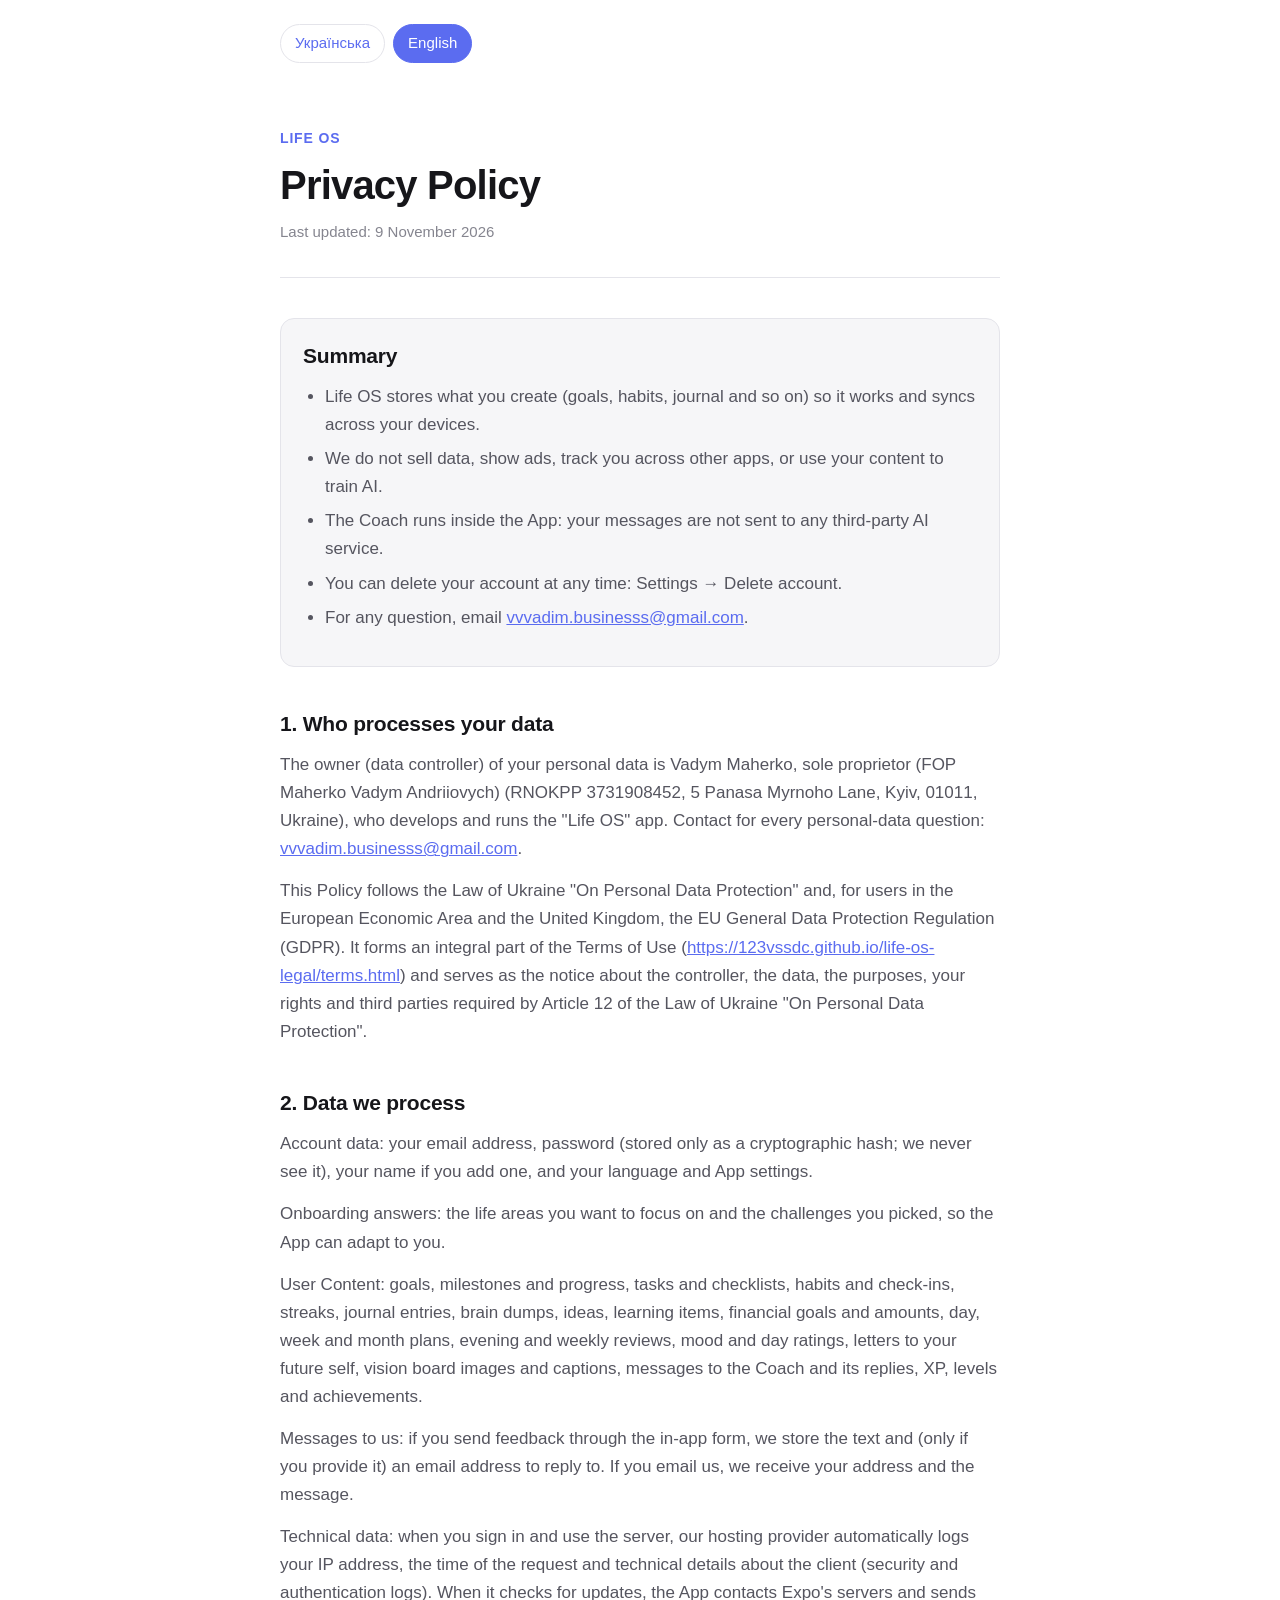
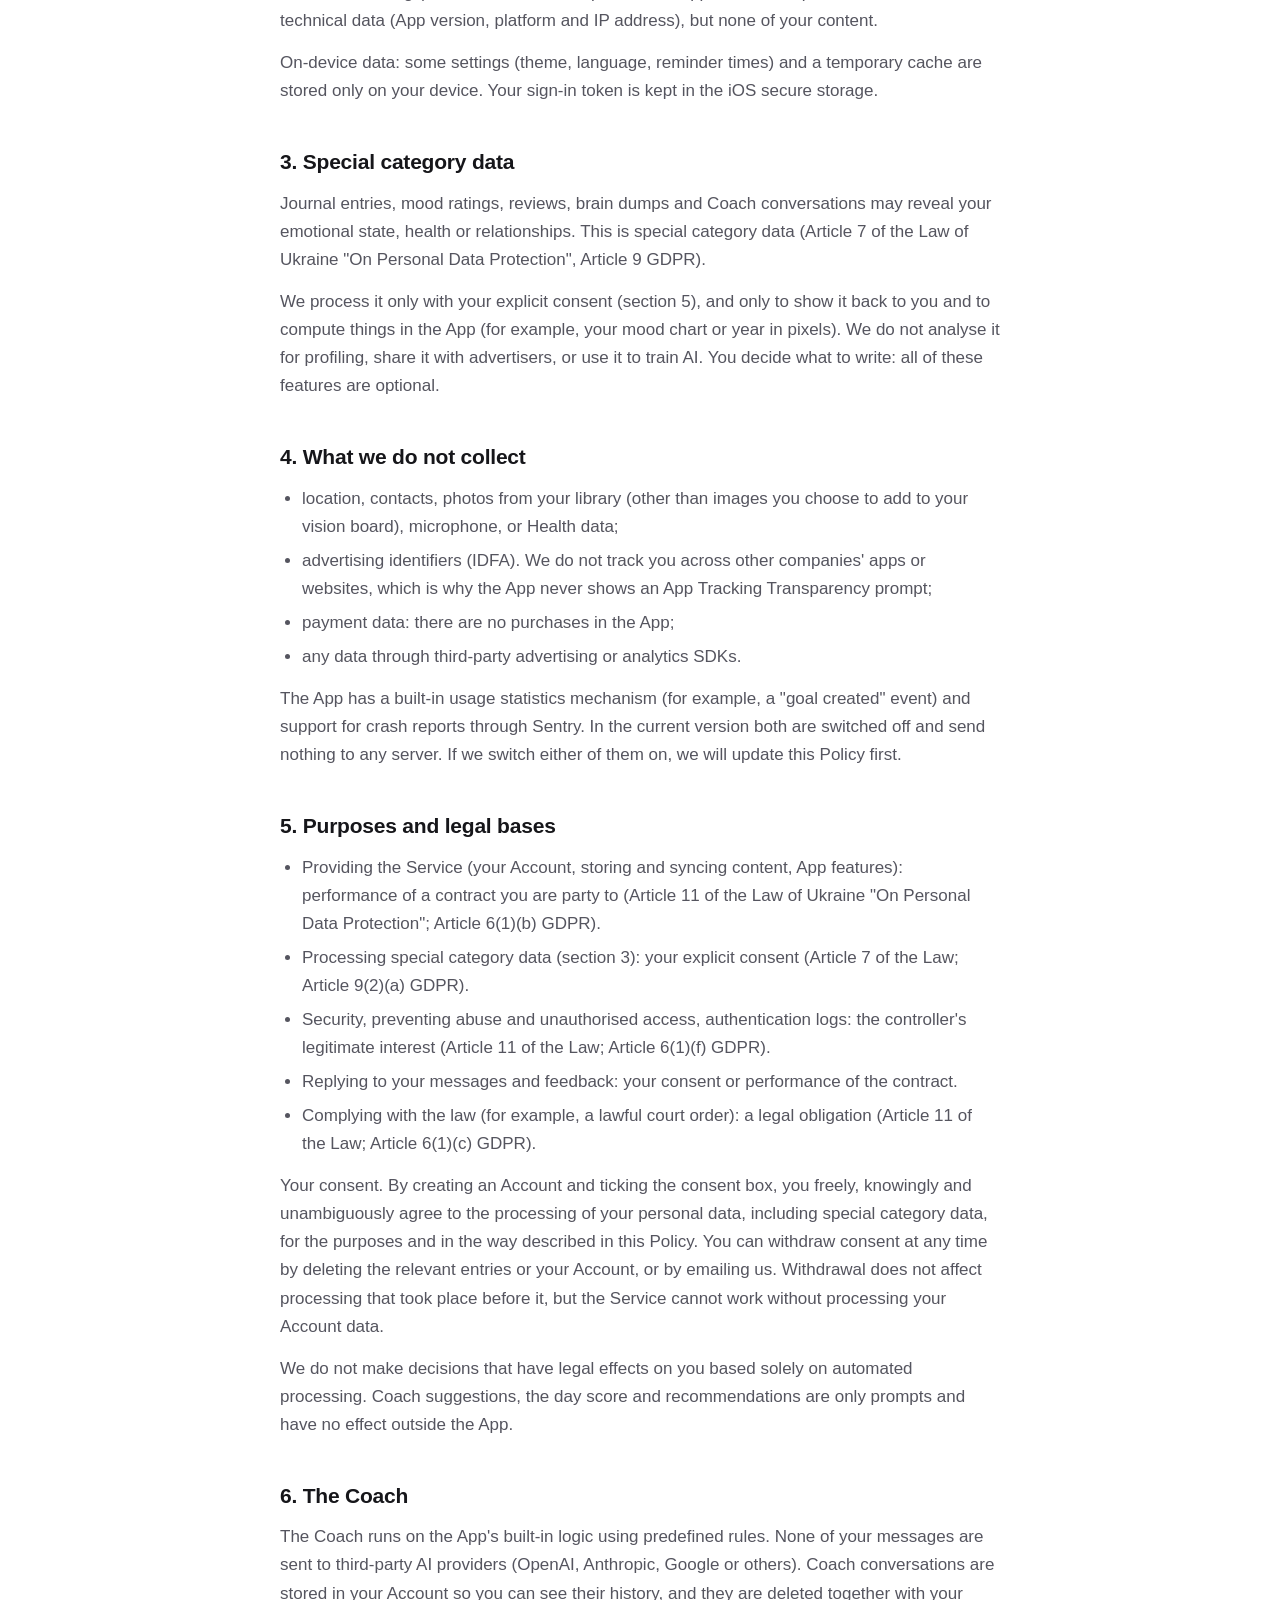
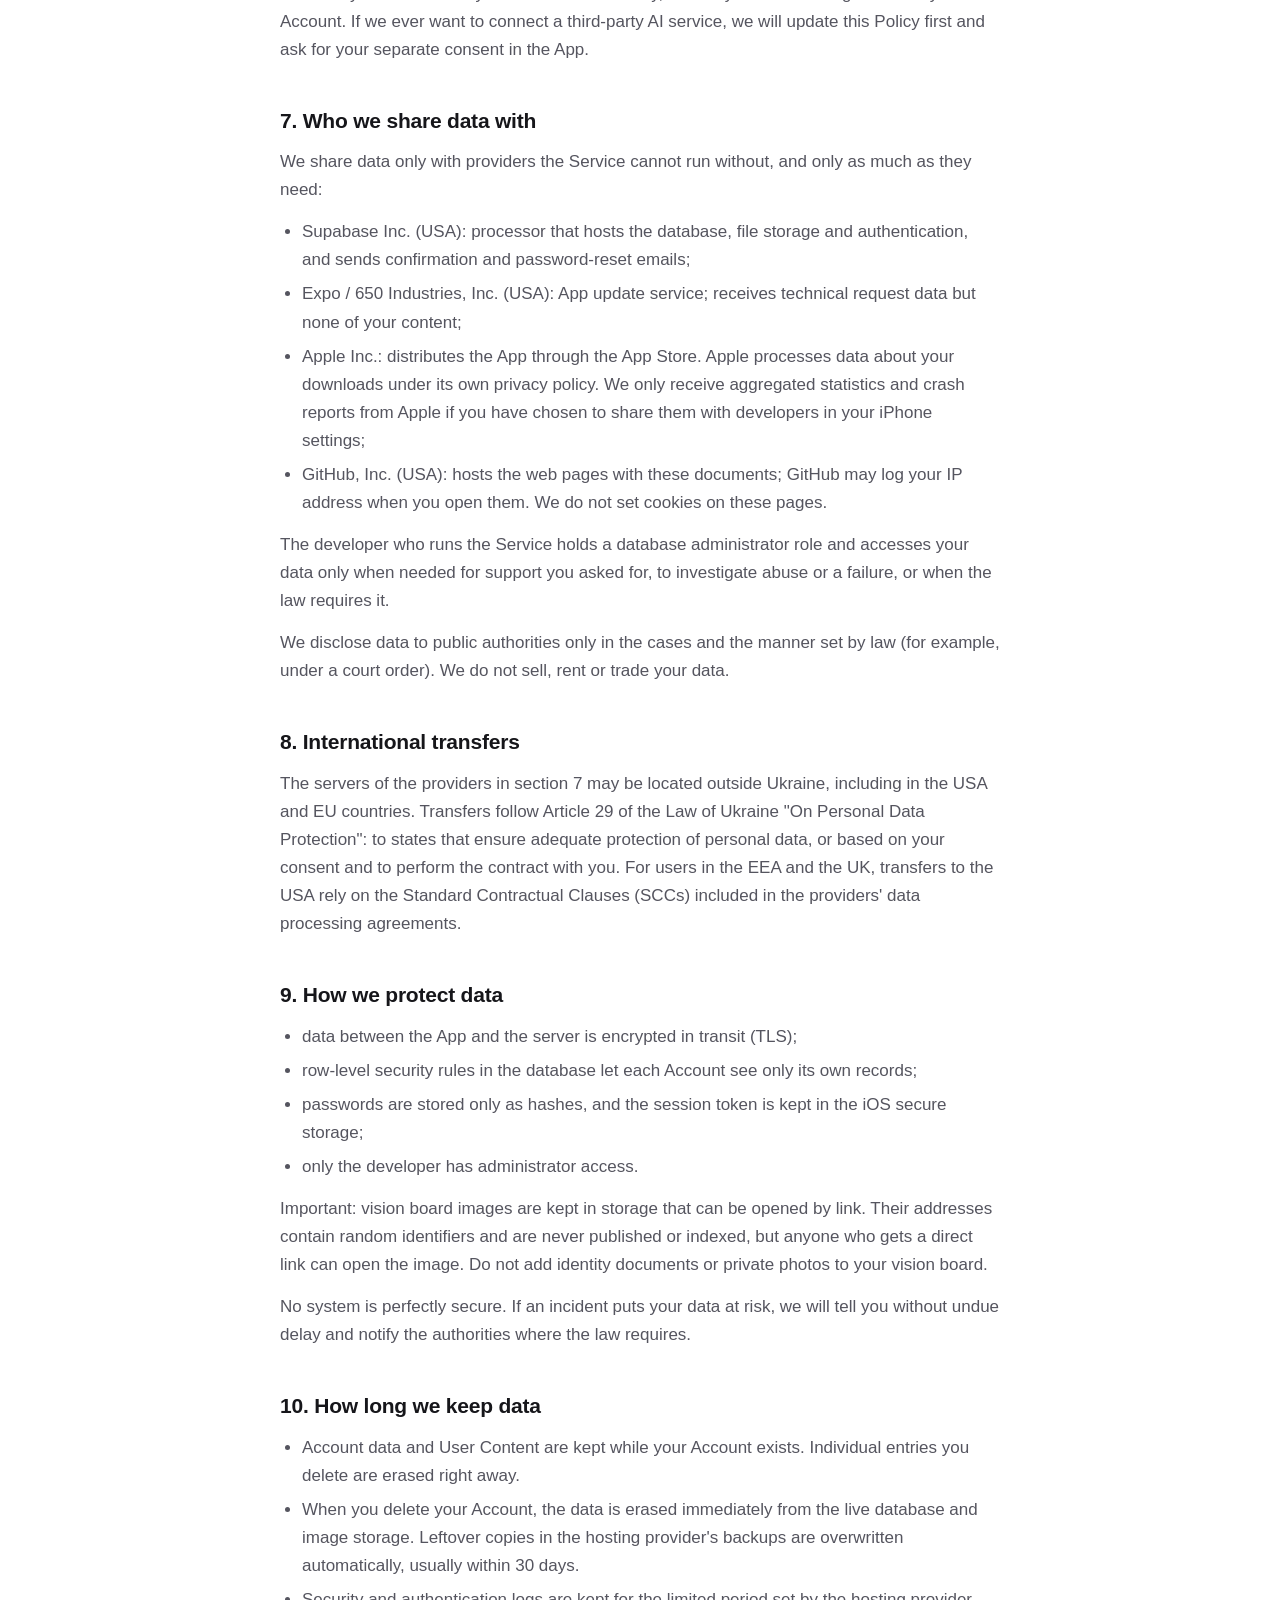
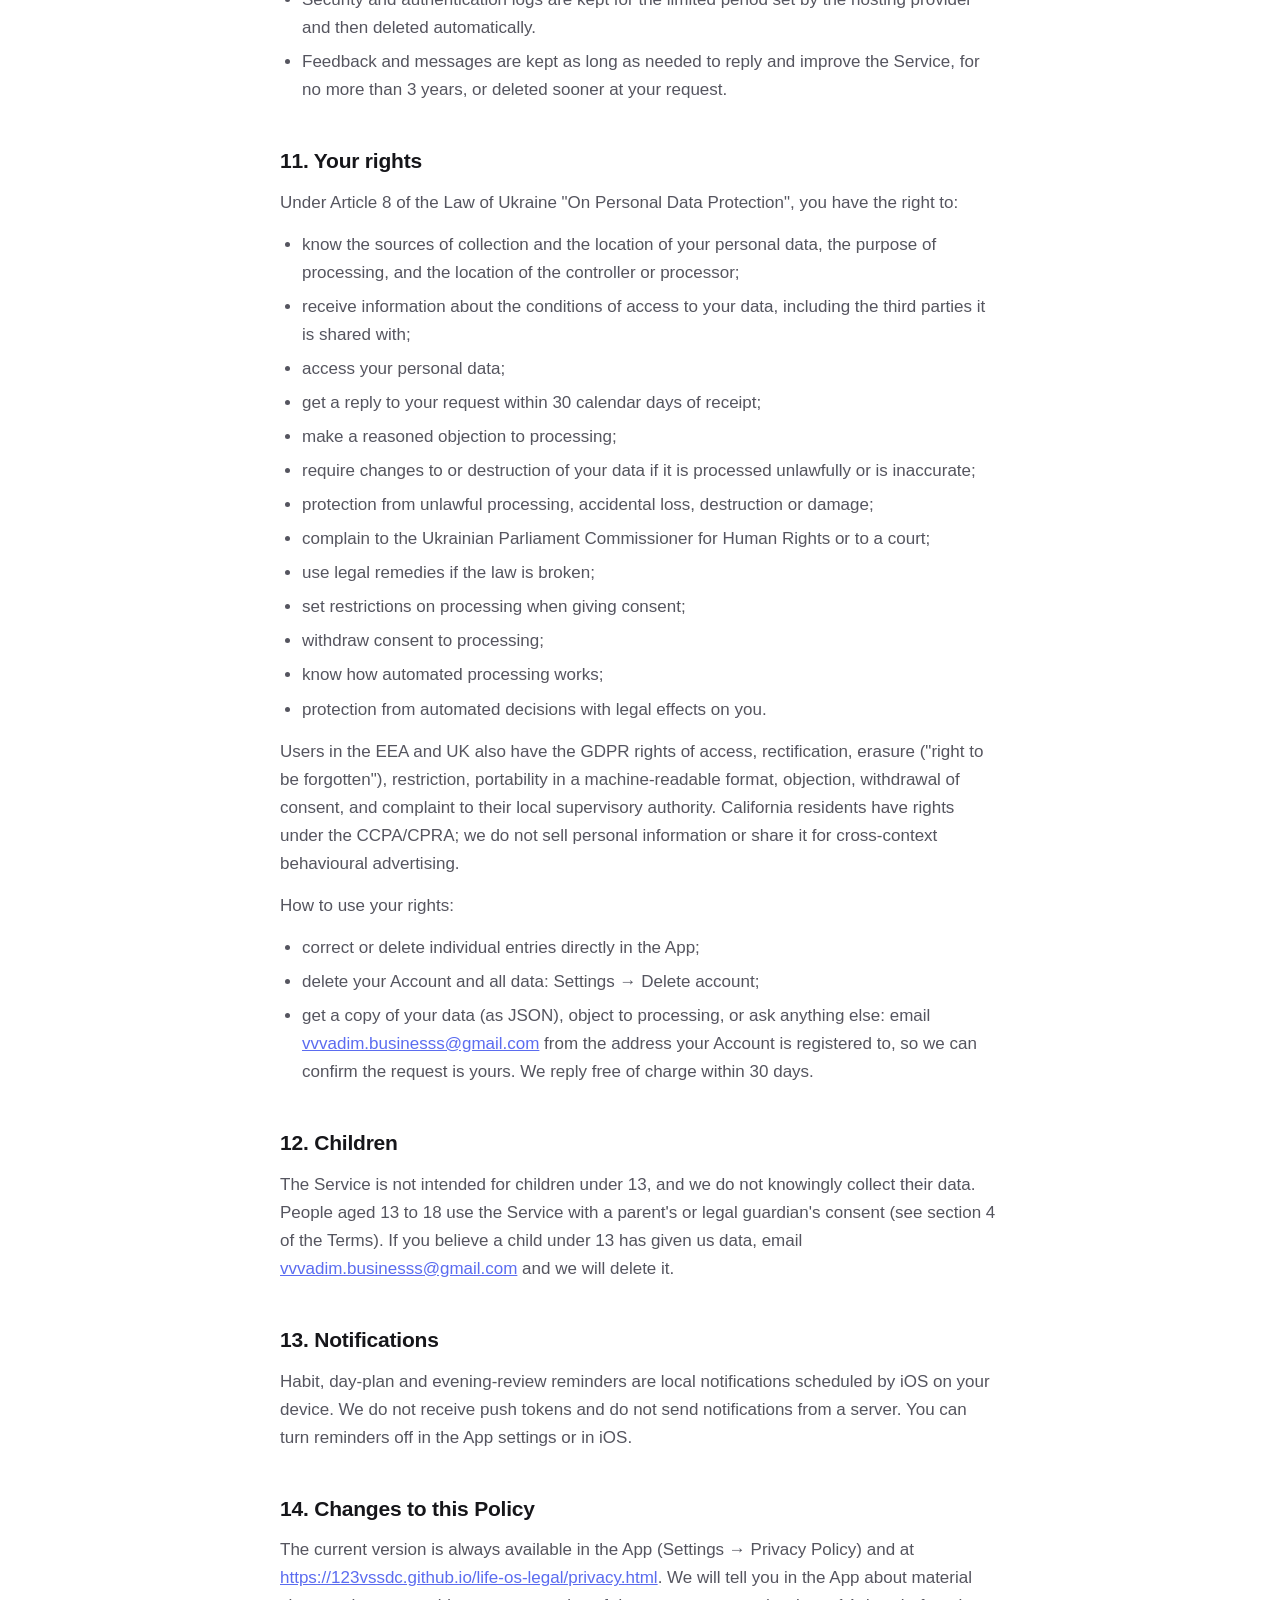
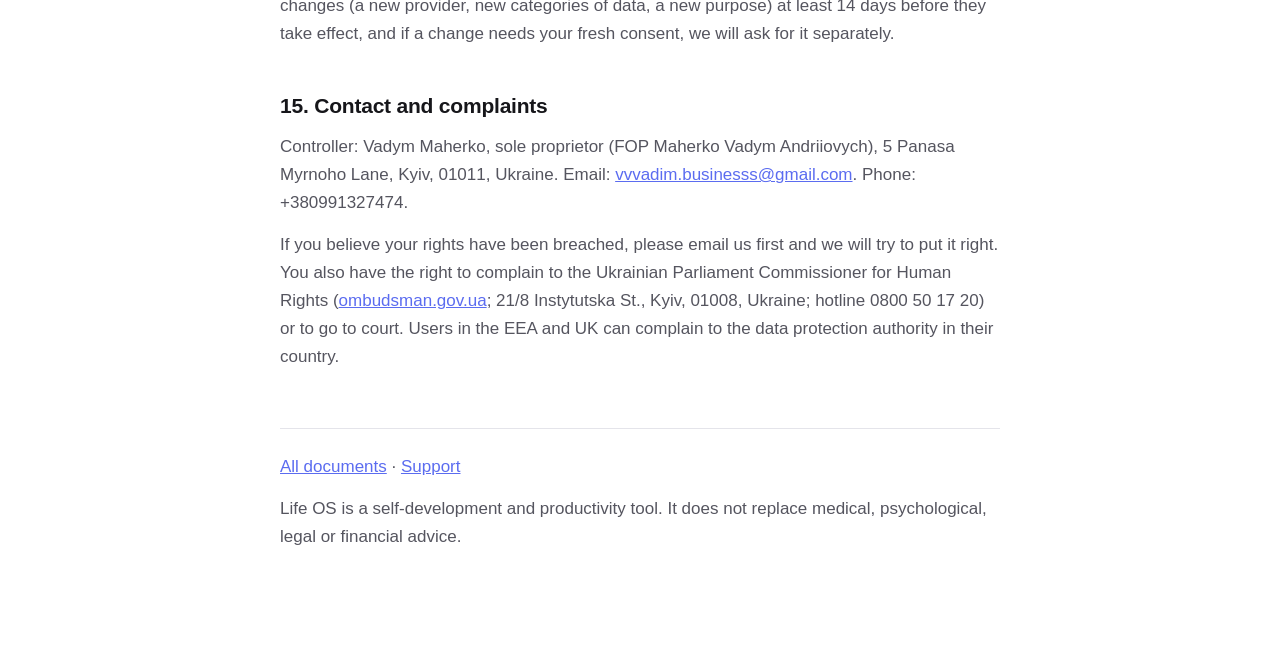
==== commit 1c5f086d: "Remove paused Lifeline Ukraine 7333, keep 112 Co-Authored-By: Claude Opus 5.5 <noreply@anthropic.com" ====
--- a/privacy.html
+++ b/privacy.html
@@ -21,7 +21,7 @@
 <header>
   <p class="eyebrow">Life OS</p>
   <h1>Політика конфіденційності</h1>
-  <p class="updated">Востаннє оновлено: 26 жовтня 2026 р.</p>
+  <p class="updated">Востаннє оновлено: 9 листопада 2026 р.</p>
 </header>
 <div class="summary"><h2>Коротко</h2>
 <ul><li>Life OS зберігає те, що ви створюєте (цілі, звички, щоденник тощо), щоб це працювало і синхронізувалося між вашими пристроями.</li><li>Ми не продаємо дані, не показуємо рекламу, не стежимо за вами в інших застосунках і не використовуємо ваш контент для навчання штучного інтелекту.</li><li>Коуч працює всередині Застосунку: ваші повідомлення не надсилаються стороннім сервісам ШІ.</li><li>Акаунт можна видалити в будь-який момент: Налаштування → Видалити акаунт.</li><li>З будь-яким питанням пишіть на <a href="mailto:vvvadim.businesss@gmail.com">vvvadim.businesss@gmail.com</a>.</li></ul></div>
@@ -101,7 +101,7 @@
 <header>
   <p class="eyebrow">Life OS</p>
   <h1>Privacy Policy</h1>
-  <p class="updated">Last updated: 26 October 2026</p>
+  <p class="updated">Last updated: 9 November 2026</p>
 </header>
 <div class="summary"><h2>Summary</h2>
 <ul><li>Life OS stores what you create (goals, habits, journal and so on) so it works and syncs across your devices.</li><li>We do not sell data, show ads, track you across other apps, or use your content to train AI.</li><li>The Coach runs inside the App: your messages are not sent to any third-party AI service.</li><li>You can delete your account at any time: Settings → Delete account.</li><li>For any question, email <a href="mailto:vvvadim.businesss@gmail.com">vvvadim.businesss@gmail.com</a>.</li></ul></div>
